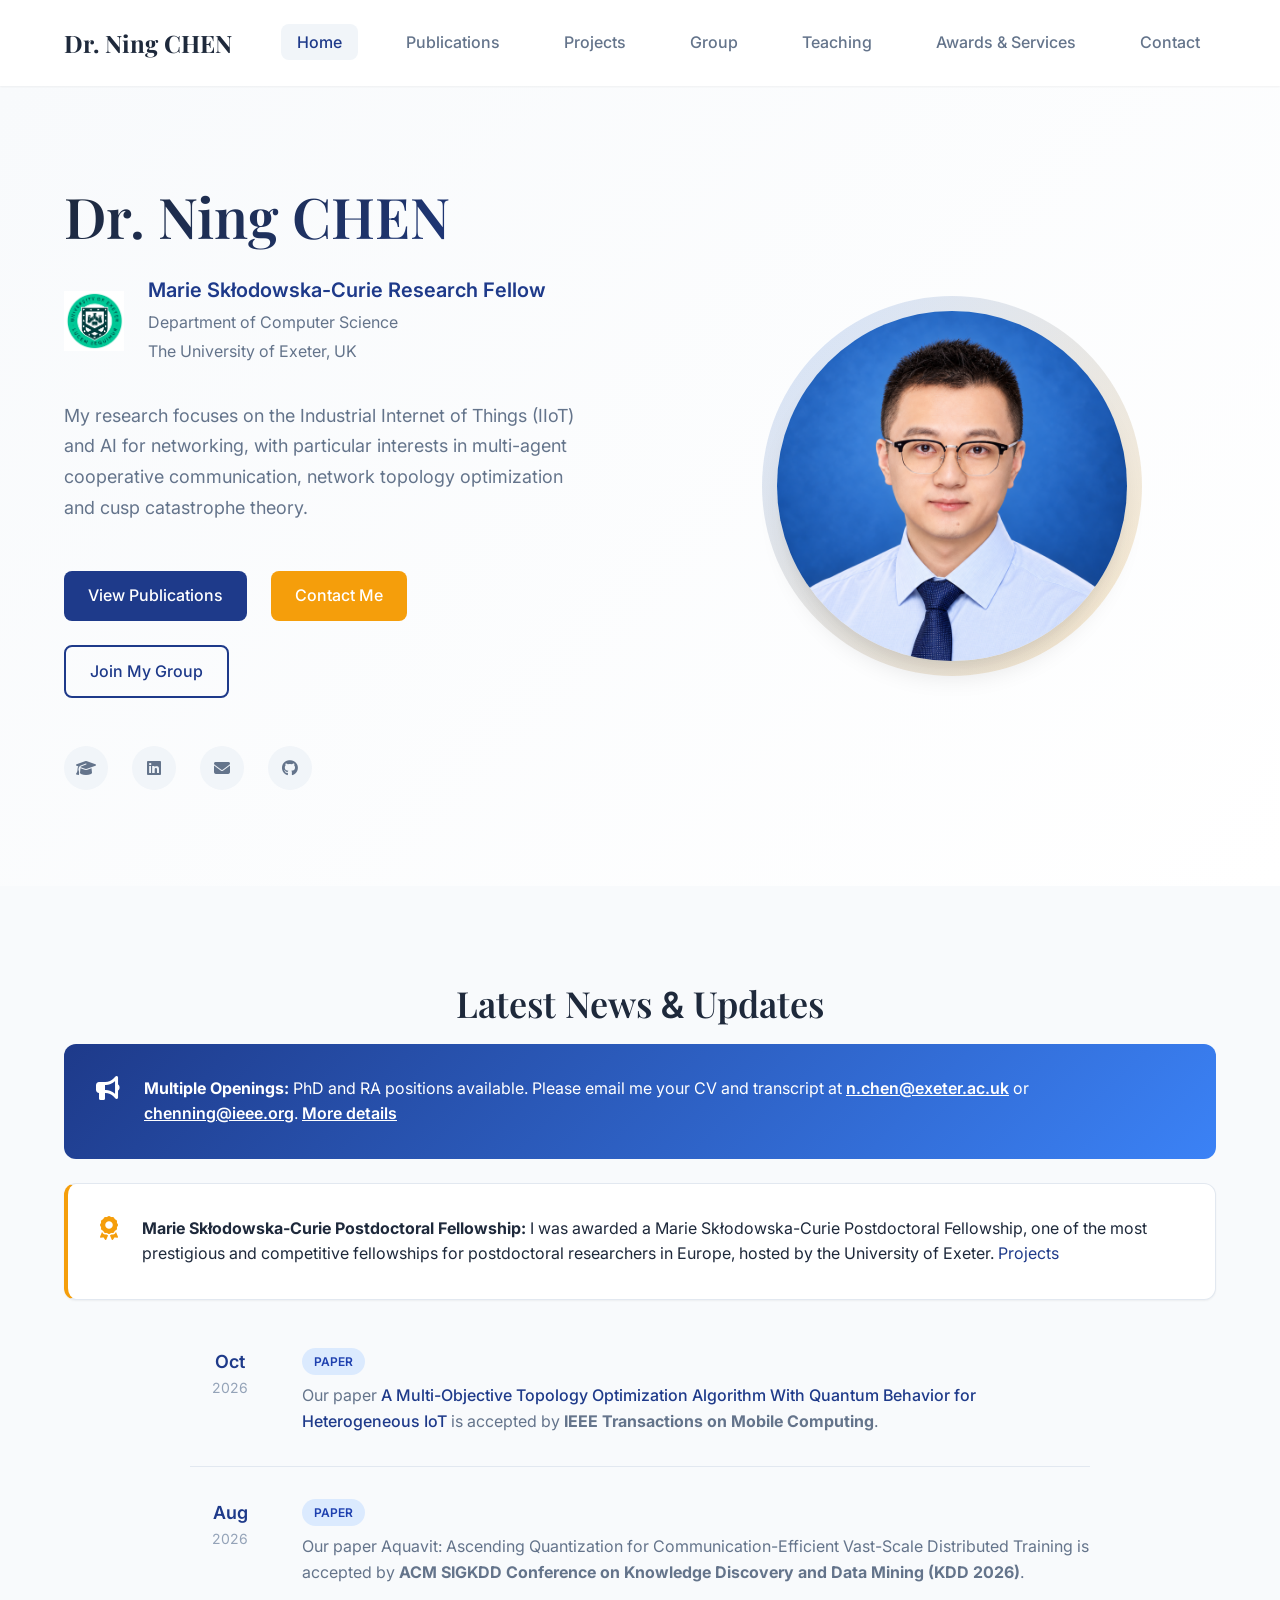
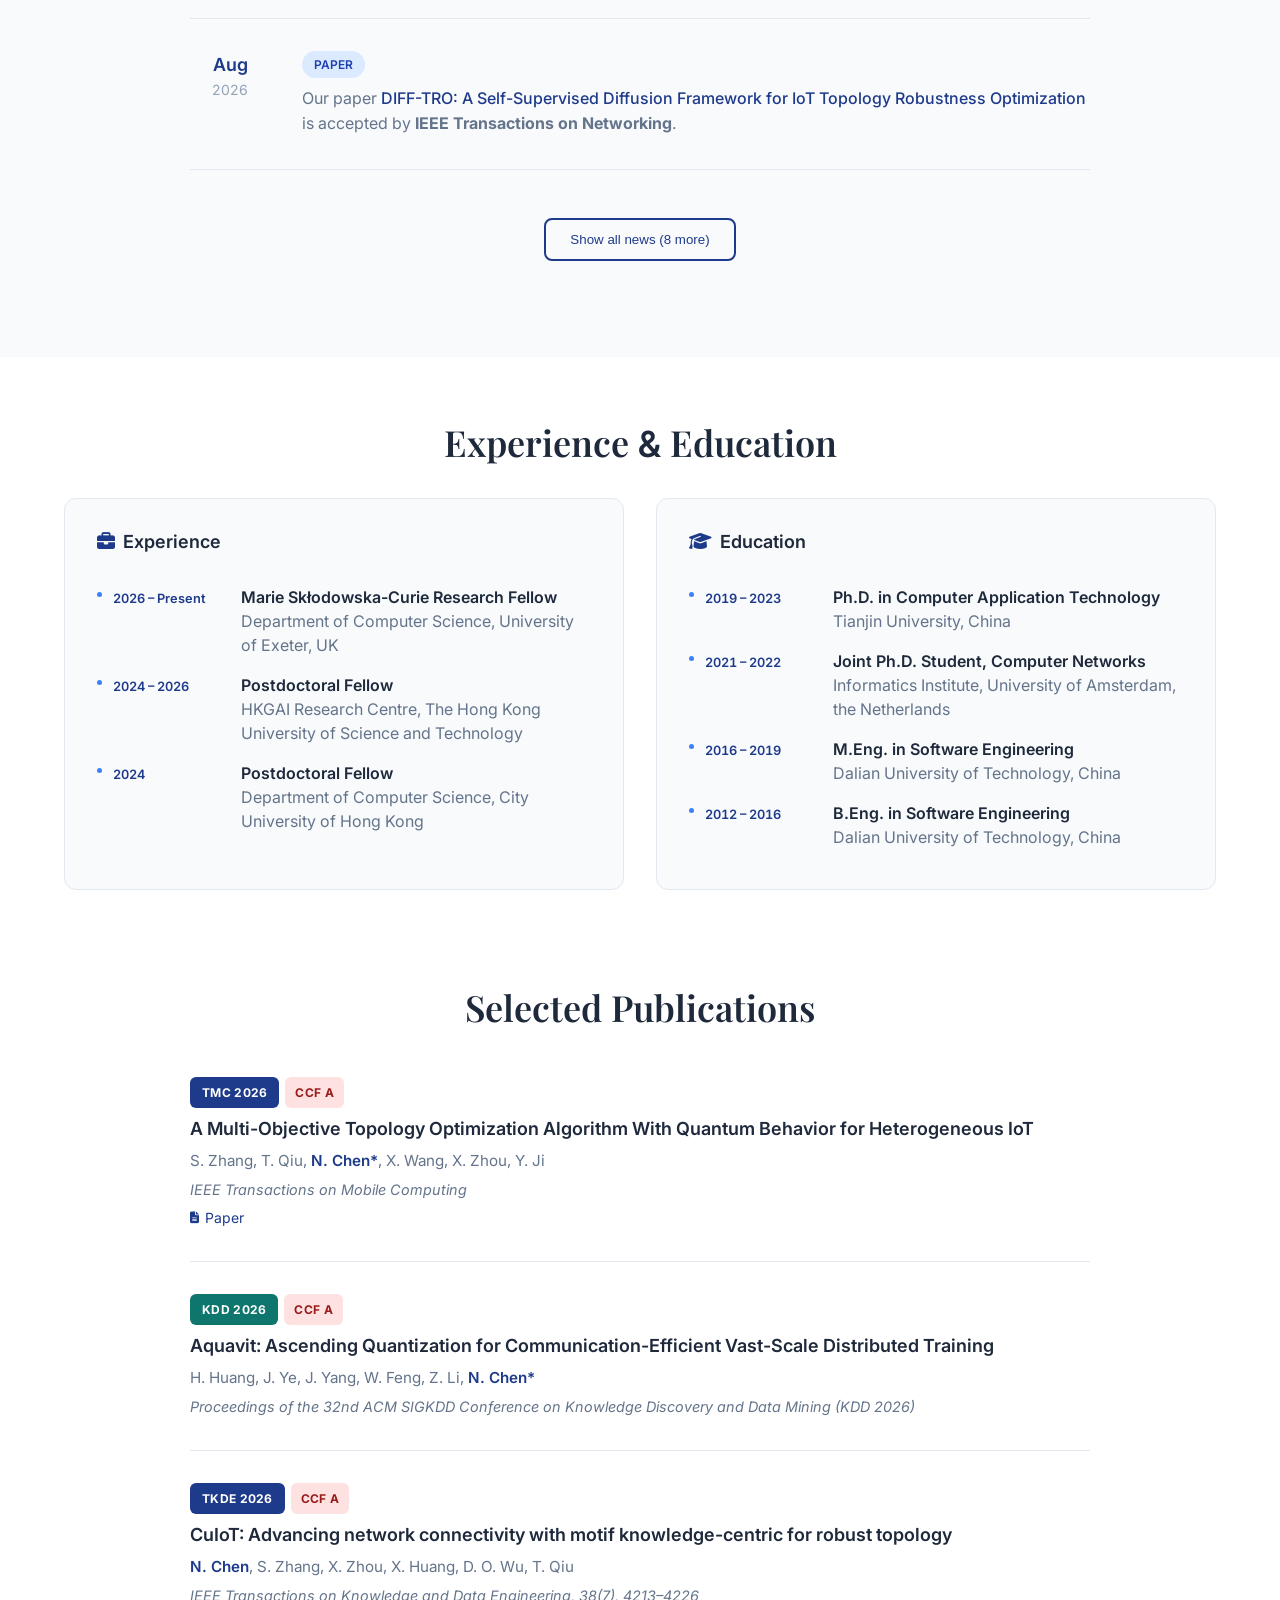
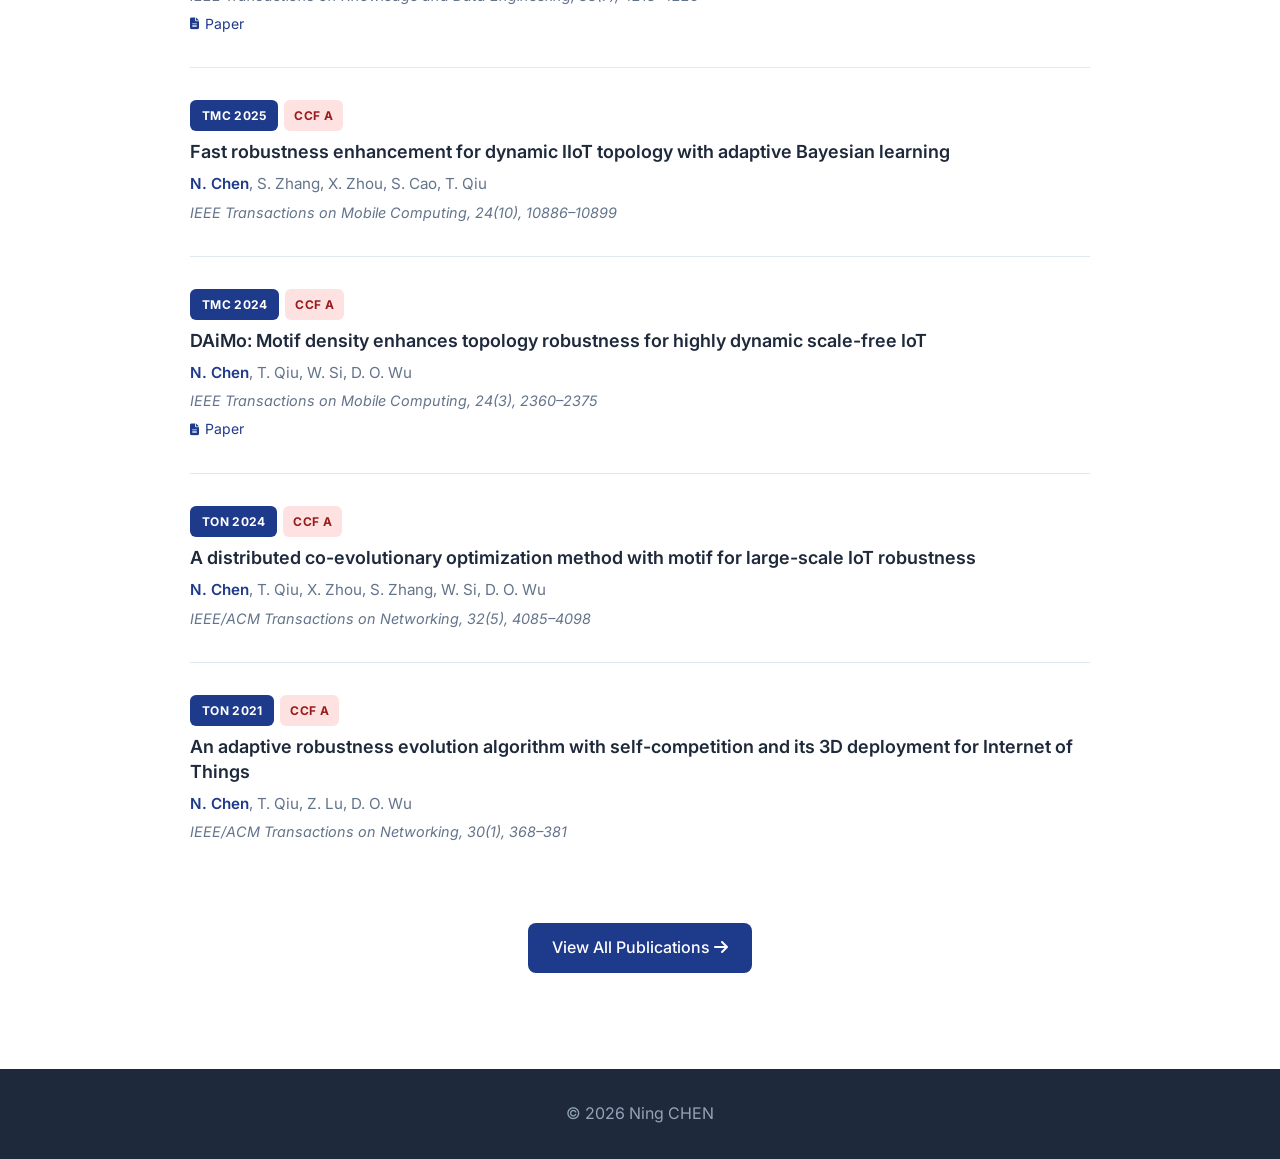
==== index.html @ 9f3a6c8d "Footer: copyright and visit count on one line; singular 'visit' for 1 Co-Authored-By: Claude Opus 5." ====
<!DOCTYPE html>
<html lang="en">
<head>
    <meta charset="UTF-8">
    <meta name="viewport" content="width=device-width, initial-scale=1.0">
    <meta name="description" content="Dr. Ning CHEN - Marie Skłodowska-Curie Research Fellow at The University of Exeter, specializing in Internet of Things, AI for Networking, Multi-agent Cooperative Communication, and Topology Optimization.">
    <meta name="keywords" content="Dr. Ning CHEN, IoT, AI for Networking, Multi-agent Cooperation, Topology Optimization">
    <meta name="author" content="Dr. Ning CHEN">

    <!-- Open Graph / Social Media (image must be an absolute URL) -->
    <meta property="og:type" content="website">
    <meta property="og:url" content="https://chenning93.github.io/">
    <meta property="og:title" content="Dr. Ning CHEN - Marie Skłodowska-Curie Research Fellow, University of Exeter, UK">
    <meta property="og:description" content="Research in Industrial IoT, AI for Networking, Multi-agent Cooperation, Network Topology Optimization, Cusp Catastrophe Theory">
    <meta property="og:image" content="https://chenning93.github.io/images/profile.png">

    <title>Dr. Ning CHEN - Marie Skłodowska-Curie Research Fellow</title>

    <!-- Google Fonts -->
    <link rel="preconnect" href="https://fonts.googleapis.com">
    <link rel="preconnect" href="https://fonts.gstatic.com" crossorigin>
    <link href="https://fonts.googleapis.com/css2?family=Inter:wght@300;400;500;600;700&family=Playfair+Display:wght@700&display=swap" rel="stylesheet">

    <!-- Font Awesome for icons -->
    <link rel="stylesheet" href="https://cdnjs.cloudflare.com/ajax/libs/font-awesome/6.4.0/css/all.min.css">

    <!-- Custom CSS -->
    <link rel="stylesheet" href="css/style.css">
</head>
<body>
    <!-- Navigation -->
    <nav class="navbar" id="navbar">
        <div class="container nav-container">
            <div class="nav-brand">
                <a href="index.html">Dr. Ning CHEN</a>
            </div>
            <button class="mobile-menu-btn" id="mobile-menu-btn" aria-label="Open menu">
                <span></span>
                <span></span>
                <span></span>
            </button>
            <ul class="nav-menu" id="nav-menu">
                <li><a href="index.html" class="active">Home</a></li>
                <li><a href="pages/publications.html">Publications</a></li>
                <li><a href="pages/projects.html">Projects</a></li>
                <li><a href="pages/group.html">Group</a></li>
                <li><a href="pages/teaching.html">Teaching</a></li>
                <li><a href="pages/service.html">Awards &amp; Services</a></li>
                <li><a href="pages/contact.html">Contact</a></li>
            </ul>
        </div>
    </nav>

    <!-- Hero Section -->
    <section class="hero" id="home">
        <div class="container hero-container">
            <div class="hero-content">
                <h1 class="hero-title">Dr. Ning CHEN</h1>
                <div class="hero-subtitle">
                    <img src="images/exeterlogo.png" alt="University of Exeter logo" class="institution-logo">
                    <div>
                        <p class="position">Marie Skłodowska-Curie Research Fellow</p>
                        <p class="department">Department of Computer Science</p>
                        <p class="institution">The University of Exeter, UK</p>
                    </div>
                </div>
                <!-- TODO: review this paragraph and adjust it to your own words -->
                <p class="hero-description">
                    My research focuses on the Industrial Internet of Things (IIoT) and AI for networking,
                    with particular interests in multi-agent cooperative communication,
                    network topology optimization and cusp catastrophe theory.
                </p>
                <div class="hero-buttons">
                    <a href="pages/publications.html" class="btn btn-primary">View Publications</a>
                    <a href="pages/contact.html" class="btn btn-secondary">Contact Me</a>
                    <a href="pages/group.html#openings" class="btn btn-outline">Join My Group</a>
                </div>
                <div class="social-links">
                    <a href="https://scholar.google.com/citations?user=QBz7NS0AAAAJ&amp;hl=en" target="_blank" rel="noopener" title="Google Scholar" aria-label="Google Scholar">
                        <i class="fas fa-graduation-cap"></i>
                    </a>
                    <a href="https://www.linkedin.com/in/nchen93/" target="_blank" rel="noopener" title="LinkedIn" aria-label="LinkedIn">
                        <i class="fab fa-linkedin"></i>
                    </a>
                    <a href="mailto:n.chen@exeter.ac.uk" title="Email" aria-label="Email">
                        <i class="fas fa-envelope"></i>
                    </a>
                    <a href="https://github.com/chenning93" target="_blank" rel="noopener" title="GitHub" aria-label="GitHub">
                        <i class="fab fa-github"></i>
                    </a>
                </div>
            </div>
            <div class="hero-image">
                <div class="profile-img-wrapper">
                    <img src="images/profile.png" alt="Ning CHEN" class="profile-img" width="350" height="350">
                    <div class="profile-bg-circle"></div>
                </div>
            </div>
        </div>
    </section>

    <!-- News & Updates Section -->
    <section class="news-section" id="news">
        <div class="container">
            <h2 class="section-title">Latest News <span class="amp">&amp;</span> Updates</h2>

            <!-- Recruitment Banner -->
            <div class="recruitment-banner" id="recruitment">
                <i class="fas fa-bullhorn"></i>
                <div>
                    <strong>Multiple Openings:</strong> PhD and RA positions available.
                    Please email me your CV and transcript at
                    <a href="mailto:n.chen@exeter.ac.uk">n.chen@exeter.ac.uk</a> or
                    <a href="mailto:chenning@ieee.org">chenning@ieee.org</a>.
                    <a href="pages/group.html#openings">More details</a>
                </div>
            </div>

            <!-- Pinned highlight -->
            <div class="highlight-banner">
                <i class="fas fa-award"></i>
                <div>
                    <strong>Marie Skłodowska-Curie Postdoctoral Fellowship:</strong>
                    I was awarded a Marie Skłodowska-Curie Postdoctoral Fellowship, one of the most prestigious and
                    competitive fellowships for postdoctoral researchers in Europe, hosted by the University of Exeter.
                    <a href="pages/projects.html">Projects</a>
                </div>
            </div>

            <div class="news-timeline">
                <!--
                  Add news items here, newest first. Copy this block for each item.
                  Paper news: CCF A only. Badge classes: papers | award | editorial | funding | students
                  Format: Our paper <a href="https://doi.org/...">Title</a> is accepted by <strong>Venue</strong>.
                  Only the newest 3 show by default: items after the 3rd need class="news-item news-extra".

                <div class="news-item" data-aos="fade-up">
                    <div class="news-date">
                        <span class="month">Nov</span>
                        <span class="year">2026</span>
                    </div>
                    <div class="news-content">
                        <span class="news-badge papers">Papers</span>
                        <p>One paper accepted to ...</p>
                    </div>
                </div>
                -->

                <div class="news-item" data-aos="fade-up">
                    <div class="news-date">
                        <span class="month">Oct</span>
                        <span class="year">2026</span>
                    </div>
                    <div class="news-content">
                        <span class="news-badge papers">Paper</span>
                        <p>Our paper <a href="https://doi.org/10.1109/tmc.2026.3740460" target="_blank" rel="noopener">A Multi-Objective Topology Optimization Algorithm With Quantum Behavior for Heterogeneous IoT</a> is accepted by <strong>IEEE Transactions on Mobile Computing</strong>.</p>
                    </div>
                </div>

                <div class="news-item" data-aos="fade-up">
                    <div class="news-date">
                        <span class="month">Aug</span>
                        <span class="year">2026</span>
                    </div>
                    <div class="news-content">
                        <span class="news-badge papers">Paper</span>
                        <p>Our paper Aquavit: Ascending Quantization for Communication-Efficient Vast-Scale Distributed Training is accepted by <strong>ACM SIGKDD Conference on Knowledge Discovery and Data Mining (KDD 2026)</strong>.</p>
                    </div>
                </div>

                <div class="news-item" data-aos="fade-up">
                    <div class="news-date">
                        <span class="month">Aug</span>
                        <span class="year">2026</span>
                    </div>
                    <div class="news-content">
                        <span class="news-badge papers">Paper</span>
                        <p>Our paper <a href="https://doi.org/10.1109/ton.2026.3728434" target="_blank" rel="noopener">DIFF-TRO: A Self-Supervised Diffusion Framework for IoT Topology Robustness Optimization</a> is accepted by <strong>IEEE Transactions on Networking</strong>.</p>
                    </div>
                </div>

                <div class="news-item news-extra" data-aos="fade-up">
                    <div class="news-date">
                        <span class="month">Jul</span>
                        <span class="year">2026</span>
                    </div>
                    <div class="news-content">
                        <span class="news-badge editorial">Editorial</span>
                        <p>I am serving as Guest Editor of the <strong>IEEE Network</strong> special issue <a href="https://www.comsoc.org/publications/magazines/ieee-network/cfp/quantum-ai-synergies-empowering-iot-network-resilience" target="_blank" rel="noopener">Quantum-AI Synergies Empowering IoT Network Resilience</a> (submission deadline: 31 July 2026).</p>
                    </div>
                </div>

                <div class="news-item news-extra" data-aos="fade-up">
                    <div class="news-date">
                        <span class="month">May</span>
                        <span class="year">2026</span>
                    </div>
                    <div class="news-content">
                        <span class="news-badge papers">Paper</span>
                        <p>Our paper <a href="https://doi.org/10.1109/tmc.2026.3691357" target="_blank" rel="noopener">RoVi: Robust Vital Sign Reconstruction With Generative AI Under Irregular Body Motions</a> is accepted by <strong>IEEE Transactions on Mobile Computing</strong>.</p>
                    </div>
                </div>

                <div class="news-item news-extra" data-aos="fade-up">
                    <div class="news-date">
                        <span class="month">Apr</span>
                        <span class="year">2026</span>
                    </div>
                    <div class="news-content">
                        <span class="news-badge editorial">Editorial</span>
                        <p>I am serving as Guest Editor of the <strong>Sensors</strong> special issue <a href="https://www.mdpi.com/journal/sensors/special_issues/zsner74u8a" target="_blank" rel="noopener">AI-Empowered Internet of Things</a> (submission deadline: 1 April 2026).</p>
                    </div>
                </div>

                <div class="news-item news-extra" data-aos="fade-up">
                    <div class="news-date">
                        <span class="month">Mar</span>
                        <span class="year">2026</span>
                    </div>
                    <div class="news-content">
                        <span class="news-badge papers">Paper</span>
                        <p>Our paper <a href="https://doi.org/10.1109/tkde.2026.3677426" target="_blank" rel="noopener">CuIoT: Advancing Network Connectivity with Motif Knowledge-Centric for Robust Topology</a> is accepted by <strong>IEEE Transactions on Knowledge and Data Engineering</strong>.</p>
                    </div>
                </div>

                <div class="news-item news-extra" data-aos="fade-up">
                    <div class="news-date">
                        <span class="month">Jan</span>
                        <span class="year">2026</span>
                    </div>
                    <div class="news-content">
                        <span class="news-badge papers">Paper</span>
                        <p>Our paper <a href="https://doi.org/10.1109/tmm.2026.3654420" target="_blank" rel="noopener">COP: CrOss-View Attention Prompt for Zero-Shot Sketch-Based Image Retrieval</a> is accepted by <strong>IEEE Transactions on Multimedia</strong>.</p>
                    </div>
                </div>

                <div class="news-item news-extra" data-aos="fade-up">
                    <div class="news-date">
                        <span class="month">Jun</span>
                        <span class="year">2025</span>
                    </div>
                    <div class="news-content">
                        <span class="news-badge award">Award</span>
                        <p>Our paper Joint Hierarchical Feature Fusion and Progressive Learning for Topology Robustness Prediction received the <strong>Best Student Paper Award</strong> at the <strong>International Conference on Wireless Artificial Intelligent Computing Systems and Applications (WASA 2025)</strong>.</p>
                    </div>
                </div>

                <div class="news-item news-extra" data-aos="fade-up">
                    <div class="news-date">
                        <span class="month">May</span>
                        <span class="year">2025</span>
                    </div>
                    <div class="news-content">
                        <span class="news-badge papers">Paper</span>
                        <p>Our paper Fast Robustness Enhancement for Dynamic IIoT Topology with Adaptive Bayesian Learning is accepted by <strong>IEEE Transactions on Mobile Computing</strong>.</p>
                    </div>
                </div>

                <div class="news-item news-extra" data-aos="fade-up">
                    <div class="news-date">
                        <span class="month">May</span>
                        <span class="year">2024</span>
                    </div>
                    <div class="news-content">
                        <span class="news-badge papers">Paper</span>
                        <p>Our paper <a href="https://doi.org/10.1109/TMC.2024.3492002" target="_blank" rel="noopener">DAiMo: Motif Density Enhances Topology Robustness for Highly Dynamic Scale-free IoT</a> is accepted by <strong>IEEE Transactions on Mobile Computing</strong>.</p>
                    </div>
                </div>
            </div>

            <div class="news-more">
                <button class="btn btn-outline" id="toggle-news" type="button" aria-expanded="false">Show all news</button>
            </div>
        </div>
    </section>

    <!-- Experience & Education Section -->
    <section class="background-section" id="background">
        <div class="container">
            <h2 class="section-title">Experience <span class="amp">&amp;</span> Education</h2>
            <div class="service-grid">
                <div class="service-card">
                    <h3><i class="fas fa-briefcase"></i> Experience</h3>
                    <ul class="award-list cv-list">
                        <li><span class="award-year">2026 – Present</span><span><strong>Marie Skłodowska-Curie Research Fellow</strong><br>Department of Computer Science, University of Exeter, UK</span></li>
                        <li><span class="award-year">2024 – 2026</span><span><strong>Postdoctoral Fellow</strong><br>HKGAI Research Centre, The Hong Kong University of Science and Technology</span></li>
                        <li><span class="award-year">2024</span><span><strong>Postdoctoral Fellow</strong><br>Department of Computer Science, City University of Hong Kong</span></li>
                    </ul>
                </div>

                <div class="service-card">
                    <h3><i class="fas fa-graduation-cap"></i> Education</h3>
                    <ul class="award-list cv-list">
                        <li><span class="award-year">2019 – 2023</span><span><strong>Ph.D. in Computer Application Technology</strong><br>Tianjin University, China</span></li>
                        <li><span class="award-year">2021 – 2022</span><span><strong>Joint Ph.D. Student, Computer Networks</strong><br>Informatics Institute, University of Amsterdam, the Netherlands</span></li>
                        <li><span class="award-year">2016 – 2019</span><span><strong>M.Eng. in Software Engineering</strong><br>Dalian University of Technology, China</span></li>
                        <li><span class="award-year">2012 – 2016</span><span><strong>B.Eng. in Software Engineering</strong><br>Dalian University of Technology, China</span></li>
                    </ul>
                </div>
            </div>
        </div>
    </section>

    <!-- Selected Publications Section -->
    <section class="selected-publications" id="publications">
        <div class="container">
            <h2 class="section-title">Selected Publications</h2>
            <!-- <p class="section-subtitle">CCF A papers as first or corresponding (*) author</p> -->

            <div class="publications-list-simple">
                <!--
                  Selected papers: CCF A, first or corresponding author. Copy this block to add one.
                  Badge colour classes: journal (navy) | conf (teal) | book (purple)

                <div class="pub-item-simple">
                    <div class="pub-venue-inline"><span class="venue-badge journal">TMC 2026</span></div>
                    <div class="pub-title-simple">Paper title</div>
                    <div class="pub-authors-simple"><strong>N. Chen</strong>, B. Author, C. Author</div>
                    <div class="pub-venue-simple">IEEE Transactions on Mobile Computing</div>
                </div>
                -->
                <div class="pub-item-simple">
                    <div class="pub-venue-inline"><span class="venue-badge journal">TMC 2026</span> <span class="rank-badge ccf-a">CCF A</span></div>
                    <div class="pub-title-simple">A Multi-Objective Topology Optimization Algorithm With Quantum Behavior for Heterogeneous IoT</div>
                    <div class="pub-authors-simple">S. Zhang, T. Qiu, <strong>N. Chen*</strong>, X. Wang, X. Zhou, Y. Ji</div>
                    <div class="pub-venue-simple">IEEE Transactions on Mobile Computing</div>
                    <div class="pub-links-simple"><a href="https://doi.org/10.1109/tmc.2026.3740460" class="pub-link-inline" target="_blank" rel="noopener"><i class="fas fa-file-alt"></i> Paper</a></div>
                </div>

                <div class="pub-item-simple">
                    <div class="pub-venue-inline"><span class="venue-badge conf">KDD 2026</span> <span class="rank-badge ccf-a">CCF A</span></div>
                    <div class="pub-title-simple">Aquavit: Ascending Quantization for Communication-Efficient Vast-Scale Distributed Training</div>
                    <div class="pub-authors-simple">H. Huang, J. Ye, J. Yang, W. Feng, Z. Li, <strong>N. Chen*</strong></div>
                    <div class="pub-venue-simple">Proceedings of the 32nd ACM SIGKDD Conference on Knowledge Discovery and Data Mining (KDD 2026)</div>
                </div>

                <div class="pub-item-simple">
                    <div class="pub-venue-inline"><span class="venue-badge journal">TKDE 2026</span> <span class="rank-badge ccf-a">CCF A</span></div>
                    <div class="pub-title-simple">CuIoT: Advancing network connectivity with motif knowledge-centric for robust topology</div>
                    <div class="pub-authors-simple"><strong>N. Chen</strong>, S. Zhang, X. Zhou, X. Huang, D. O. Wu, T. Qiu</div>
                    <div class="pub-venue-simple">IEEE Transactions on Knowledge and Data Engineering, 38(7), 4213–4226</div>
                    <div class="pub-links-simple"><a href="https://doi.org/10.1109/tkde.2026.3677426" class="pub-link-inline" target="_blank" rel="noopener"><i class="fas fa-file-alt"></i> Paper</a></div>
                </div>

                <div class="pub-item-simple">
                    <div class="pub-venue-inline"><span class="venue-badge journal">TMC 2025</span> <span class="rank-badge ccf-a">CCF A</span></div>
                    <div class="pub-title-simple">Fast robustness enhancement for dynamic IIoT topology with adaptive Bayesian learning</div>
                    <div class="pub-authors-simple"><strong>N. Chen</strong>, S. Zhang, X. Zhou, S. Cao, T. Qiu</div>
                    <div class="pub-venue-simple">IEEE Transactions on Mobile Computing, 24(10), 10886–10899</div>
                </div>

                <div class="pub-item-simple">
                    <div class="pub-venue-inline"><span class="venue-badge journal">TMC 2024</span> <span class="rank-badge ccf-a">CCF A</span></div>
                    <div class="pub-title-simple">DAiMo: Motif density enhances topology robustness for highly dynamic scale-free IoT</div>
                    <div class="pub-authors-simple"><strong>N. Chen</strong>, T. Qiu, W. Si, D. O. Wu</div>
                    <div class="pub-venue-simple">IEEE Transactions on Mobile Computing, 24(3), 2360–2375</div>
                    <div class="pub-links-simple"><a href="https://doi.org/10.1109/TMC.2024.3492002" class="pub-link-inline" target="_blank" rel="noopener"><i class="fas fa-file-alt"></i> Paper</a></div>
                </div>

                <div class="pub-item-simple">
                    <div class="pub-venue-inline"><span class="venue-badge journal">ToN 2024</span> <span class="rank-badge ccf-a">CCF A</span></div>
                    <div class="pub-title-simple">A distributed co-evolutionary optimization method with motif for large-scale IoT robustness</div>
                    <div class="pub-authors-simple"><strong>N. Chen</strong>, T. Qiu, X. Zhou, S. Zhang, W. Si, D. O. Wu</div>
                    <div class="pub-venue-simple">IEEE/ACM Transactions on Networking, 32(5), 4085–4098</div>
                </div>

                <div class="pub-item-simple">
                    <div class="pub-venue-inline"><span class="venue-badge journal">ToN 2021</span> <span class="rank-badge ccf-a">CCF A</span></div>
                    <div class="pub-title-simple">An adaptive robustness evolution algorithm with self-competition and its 3D deployment for Internet of Things</div>
                    <div class="pub-authors-simple"><strong>N. Chen</strong>, T. Qiu, Z. Lu, D. O. Wu</div>
                    <div class="pub-venue-simple">IEEE/ACM Transactions on Networking, 30(1), 368–381</div>
                </div>
            </div>

            <div class="view-all-link">
                <a href="pages/publications.html" class="btn btn-primary">View All Publications <i class="fas fa-arrow-right"></i></a>
            </div>
        </div>
    </section>

    <!-- Footer -->
    <footer class="footer">
        <div class="container">
            <div class="footer-bottom">
                <p>&copy; 2026 Ning CHEN<span class="visit-count" id="visit-count" hidden><span class="visit-sep">·</span><i class="fas fa-eye"></i> <span id="visit-count-value"></span> <span id="visit-count-label">visits</span></span></p>
            </div>
        </div>
    </footer>

    <!-- JavaScript -->
    <script src="js/main.js"></script>

    <!-- Simple scroll animation -->
    <script>
        const observer = new IntersectionObserver((entries) => {
            entries.forEach(entry => {
                if (entry.isIntersecting) {
                    entry.target.style.opacity = '1';
                    entry.target.style.transform = 'translateY(0)';
                }
            });
        }, { threshold: 0.1, rootMargin: '0px 0px -50px 0px' });

        document.addEventListener('DOMContentLoaded', () => {
            document.querySelectorAll('[data-aos]').forEach(el => {
                el.style.opacity = '0';
                el.style.transform = 'translateY(30px)';
                el.style.transition = 'opacity 0.6s ease, transform 0.6s ease';
                observer.observe(el);
            });
        });
    </script>

    <!-- Visit counter (GoatCounter, no cookies). Site code: chenning93 -->
    <script>
        (function () {
            fetch('https://chenning93.goatcounter.com/counter/TOTAL.json')
                .then(function (r) { if (!r.ok) throw new Error(r.status); return r.json(); })
                .then(function (d) {
                    document.getElementById('visit-count-value').textContent = d.count;
                    if (String(d.count).replace(/\D/g, '') === '1') {
                        document.getElementById('visit-count-label').textContent = 'visit';
                    }
                    document.getElementById('visit-count').hidden = false;
                })
                .catch(function () { /* counter unavailable: keep it hidden */ });
        })();
    </script>
    <script data-goatcounter="https://chenning93.goatcounter.com/count" async src="https://gc.zgo.at/count.js"></script>
</body>
</html>
---- css/style.css ----
/* ============================================
   CSS Variables & Design System
   ============================================ */
:root {
    /* Colors */
    --primary-color: #1e3a8a;
    --primary-dark: #1e293b;
    --primary-light: #3b82f6;
    --accent-color: #f59e0b;
    --text-primary: #1e293b;
    --text-secondary: #64748b;
    --text-light: #94a3b8;
    --bg-primary: #ffffff;
    --bg-secondary: #f8fafc;
    --bg-tertiary: #f1f5f9;
    --border-color: #e2e8f0;

    /* Conference Colors */
    --neurips-color: #d73e3e;
    --icml-color: #1e88e5;
    --iclr-color: #7b1fa2;
    --cvpr-color: #43a047;
    --acl-color: #00897b;
    --journal-color: #ffa000;
    --preprint-color: #757575;

    /* Typography */
    --font-primary: 'Inter', -apple-system, BlinkMacSystemFont, 'Segoe UI', sans-serif;
    --font-display: 'Playfair Display', Georgia, serif;

    /* Spacing */
    --spacing-xs: 0.5rem;
    --spacing-sm: 1rem;
    --spacing-md: 1.5rem;
    --spacing-lg: 2rem;
    --spacing-xl: 3rem;
    --spacing-2xl: 4rem;
    --spacing-3xl: 6rem;

    /* Border Radius */
    --radius-sm: 0.375rem;
    --radius-md: 0.5rem;
    --radius-lg: 0.75rem;
    --radius-xl: 1rem;
    --radius-full: 9999px;

    /* Shadows */
    --shadow-sm: 0 1px 2px 0 rgba(0, 0, 0, 0.05);
    --shadow-md: 0 4px 6px -1px rgba(0, 0, 0, 0.1), 0 2px 4px -1px rgba(0, 0, 0, 0.06);
    --shadow-lg: 0 10px 15px -3px rgba(0, 0, 0, 0.1), 0 4px 6px -2px rgba(0, 0, 0, 0.05);
    --shadow-xl: 0 20px 25px -5px rgba(0, 0, 0, 0.1), 0 10px 10px -5px rgba(0, 0, 0, 0.04);

    /* Transitions */
    --transition-fast: 150ms ease;
    --transition-base: 200ms ease;
    --transition-slow: 300ms ease;
}

/* ============================================
   Reset & Base Styles
   ============================================ */
* {
    margin: 0;
    padding: 0;
    box-sizing: border-box;
}

html {
    scroll-behavior: smooth;
}

/* keep anchor targets clear of the sticky navbar */
[id] {
    scroll-margin-top: 96px;
}

body {
    font-family: var(--font-primary);
    color: var(--text-primary);
    background-color: var(--bg-primary);
    line-height: 1.6;
    -webkit-font-smoothing: antialiased;
    -moz-osx-font-smoothing: grayscale;
}

img {
    max-width: 100%;
    height: auto;
    display: block;
}

a {
    color: var(--primary-color);
    text-decoration: none;
    transition: color var(--transition-base);
}

a:hover {
    color: var(--primary-light);
}

/* ============================================
   Typography
   ============================================ */
h1, h2, h3, h4, h5, h6 {
    font-weight: 600;
    line-height: 1.2;
    color: var(--text-primary);
}

h1 {
    font-size: 3rem;
    font-family: var(--font-display);
}

h2 {
    font-size: 2.25rem;
}

h3 {
    font-size: 1.5rem;
}

h4 {
    font-size: 1.25rem;
}

p {
    margin-bottom: 1rem;
    color: var(--text-secondary);
}

/* ============================================
   Container & Layout
   ============================================ */
.container {
    max-width: 1200px;
    margin: 0 auto;
    padding: 0 var(--spacing-md);
}

section {
    padding: var(--spacing-3xl) 0;
}

.section-title {
    text-align: center;
    margin-bottom: var(--spacing-sm);
    font-family: var(--font-display);
}

.section-subtitle {
    text-align: center;
    color: var(--text-secondary);
    margin-bottom: var(--spacing-xl);
    font-size: 1.125rem;
}

/* ============================================
   Navigation
   ============================================ */
.navbar {
    position: sticky;
    top: 0;
    background-color: rgba(255, 255, 255, 0.95);
    backdrop-filter: blur(10px);
    box-shadow: var(--shadow-sm);
    z-index: 1000;
    transition: all var(--transition-base);
}

.navbar.scrolled {
    box-shadow: var(--shadow-md);
}

.nav-container {
    display: flex;
    justify-content: space-between;
    align-items: center;
    padding: var(--spacing-md) var(--spacing-md);
}

.nav-brand a {
    white-space: nowrap;
    font-size: 1.5rem;
    font-weight: 700;
    font-family: var(--font-display);
    color: var(--primary-dark);
}

.nav-menu {
    display: flex;
    gap: var(--spacing-lg);
    list-style: none;
}

.nav-menu a {
    color: var(--text-secondary);
    font-weight: 500;
    padding: var(--spacing-xs) var(--spacing-sm);
    border-radius: var(--radius-md);
    transition: all var(--transition-base);
}

.nav-menu a:hover,
.nav-menu a.active {
    color: var(--primary-color);
    background-color: var(--bg-tertiary);
}

.mobile-menu-btn {
    display: none;
    flex-direction: column;
    gap: 4px;
    background: none;
    border: none;
    cursor: pointer;
    padding: var(--spacing-xs);
}

.mobile-menu-btn span {
    width: 24px;
    height: 2px;
    background-color: var(--text-primary);
    transition: all var(--transition-base);
}

/* ============================================
   Hero Section
   ============================================ */
.hero {
    padding: var(--spacing-3xl) 0;
    background: linear-gradient(135deg, var(--bg-secondary) 0%, var(--bg-primary) 100%);
}

.hero-container {
    display: grid;
    grid-template-columns: 1fr 1fr;
    gap: var(--spacing-3xl);
    align-items: center;
}

.hero-title {
    font-size: 3.5rem;
    margin-bottom: var(--spacing-md);
    background: linear-gradient(135deg, var(--primary-dark) 0%, var(--primary-color) 100%);
    -webkit-background-clip: text;
    -webkit-text-fill-color: transparent;
    background-clip: text;
}

.hero-subtitle {
    display: flex;
    align-items: center;
    gap: var(--spacing-md);
    margin-bottom: var(--spacing-lg);
}

.institution-logo {
    width: 60px;
    height: auto;
}

.position {
    font-size: 1.25rem;
    font-weight: 600;
    color: var(--primary-color);
    margin-bottom: 0.25rem;
}

.department,
.institution {
    color: var(--text-secondary);
    margin-bottom: 0.25rem;
}

.hero-description {
    font-size: 1.125rem;
    line-height: 1.7;
    margin-bottom: var(--spacing-xl);
    color: var(--text-secondary);
}

.hero-buttons {
    display: flex;
    gap: var(--spacing-md);
    margin-bottom: var(--spacing-xl);
    flex-wrap: wrap;
}

.social-links {
    display: flex;
    gap: var(--spacing-md);
}

.social-links a {
    width: 44px;
    height: 44px;
    display: flex;
    align-items: center;
    justify-content: center;
    background-color: var(--bg-tertiary);
    border-radius: var(--radius-full);
    color: var(--text-secondary);
    transition: all var(--transition-base);
}

.social-links a:hover {
    background-color: var(--primary-color);
    color: white;
    transform: translateY(-2px);
}

.hero-image {
    display: flex;
    justify-content: center;
    align-items: center;
}

.profile-img-wrapper {
    position: relative;
}

.profile-img {
    width: 350px;
    height: 350px;
    border-radius: var(--radius-full);
    object-fit: cover;          /* fill the circle, no side gaps */
    object-position: center top;
    box-shadow: var(--shadow-xl);
    position: relative;
    z-index: 2;
}

.profile-bg-circle {
    position: absolute;
    width: 380px;
    height: 380px;
    background: linear-gradient(135deg, var(--primary-light) 0%, var(--accent-color) 100%);
    border-radius: var(--radius-full);
    top: 50%;
    left: 50%;
    transform: translate(-50%, -50%);
    z-index: 1;
    opacity: 0.2;
    animation: pulse 3s ease-in-out infinite;
}

@keyframes pulse {
    0%, 100% {
        transform: translate(-50%, -50%) scale(1);
    }
    50% {
        transform: translate(-50%, -50%) scale(1.05);
    }
}

/* ============================================
   Buttons
   ============================================ */
.btn {
    display: inline-block;
    padding: 0.75rem 1.5rem;
    border-radius: var(--radius-md);
    font-weight: 500;
    transition: all var(--transition-base);
    cursor: pointer;
    border: none;
    text-align: center;
}

.btn-primary {
    background-color: var(--primary-color);
    color: white;
}

.btn-primary:hover {
    background-color: var(--primary-dark);
    color: white;
    transform: translateY(-2px);
    box-shadow: var(--shadow-lg);
}

.btn-secondary {
    background-color: var(--accent-color);
    color: white;
}

.btn-secondary:hover {
    background-color: #d97706;
    color: white;
    transform: translateY(-2px);
    box-shadow: var(--shadow-lg);
}

.btn-outline {
    background-color: transparent;
    border: 2px solid var(--primary-color);
    color: var(--primary-color);
}

.btn-outline:hover {
    background-color: var(--primary-color);
    color: white;
}

.btn-small {
    padding: 0.5rem 1rem;
    font-size: 0.875rem;
}

/* ============================================
   Research Interests Section
   ============================================ */
.research-interests {
    background-color: var(--bg-primary);
}

.interests-grid {
    display: grid;
    grid-template-columns: repeat(auto-fit, minmax(250px, 1fr));
    gap: var(--spacing-lg);
}

.interest-card {
    padding: var(--spacing-xl);
    background-color: var(--bg-secondary);
    border-radius: var(--radius-lg);
    border: 1px solid var(--border-color);
    transition: all var(--transition-base);
    text-align: center;
}

.interest-card:hover {
    transform: translateY(-5px);
    box-shadow: var(--shadow-lg);
    border-color: var(--primary-light);
}

.interest-icon {
    width: 64px;
    height: 64px;
    margin: 0 auto var(--spacing-md);
    background: linear-gradient(135deg, var(--primary-color) 0%, var(--primary-light) 100%);
    border-radius: var(--radius-lg);
    display: flex;
    align-items: center;
    justify-content: center;
    color: white;
    font-size: 1.75rem;
}

.interest-card h3 {
    margin-bottom: var(--spacing-sm);
    color: var(--primary-dark);
}

.interest-card p {
    color: var(--text-secondary);
    font-size: 0.95rem;
    margin: 0;
}

/* ============================================
   News Section
   ============================================ */
.news-section {
    background-color: var(--bg-secondary);
}

.recruitment-banner {
    background: linear-gradient(135deg, var(--primary-color) 0%, var(--primary-light) 100%);
    color: white;
    padding: var(--spacing-lg);
    border-radius: var(--radius-lg);
    margin-bottom: var(--spacing-xl);
    display: flex;
    gap: var(--spacing-md);
    align-items: flex-start;
}

.recruitment-banner i {
    font-size: 1.5rem;
    flex-shrink: 0;
}

.recruitment-banner a {
    color: white;
    text-decoration: underline;
}

.highlight-banner {
    background-color: var(--bg-primary);
    border: 1px solid var(--border-color);
    border-left: 4px solid var(--accent-color);
    border-radius: var(--radius-lg);
    padding: var(--spacing-lg);
    margin: calc(-1 * var(--spacing-md)) 0 var(--spacing-xl);
    display: flex;
    gap: var(--spacing-md);
    align-items: flex-start;
    box-shadow: var(--shadow-sm);
}

.highlight-banner i {
    font-size: 1.5rem;
    color: var(--accent-color);
    flex-shrink: 0;
}

.highlight-banner strong {
    color: var(--primary-dark);
}

.news-timeline:not(.expanded) .news-extra {
    display: none;
}

.news-timeline {
    max-width: 900px;
    margin: 0 auto;
}

.news-item {
    display: flex;
    gap: var(--spacing-lg);
    margin-bottom: var(--spacing-lg);
    padding-bottom: var(--spacing-lg);
    border-bottom: 1px solid var(--border-color);
}

.news-item:last-child {
    border-bottom: none;
}

.news-date {
    flex-shrink: 0;
    text-align: center;
    width: 80px;
}

.news-date .month {
    display: block;
    font-weight: 600;
    color: var(--primary-color);
    font-size: 1.125rem;
}

.news-date .year {
    display: block;
    color: var(--text-light);
    font-size: 0.875rem;
}

.news-content {
    flex-grow: 1;
}

.news-badge {
    display: inline-block;
    padding: 0.25rem 0.75rem;
    border-radius: var(--radius-full);
    font-size: 0.75rem;
    font-weight: 600;
    margin-bottom: var(--spacing-xs);
    text-transform: uppercase;
}

.news-badge.papers {
    background-color: #dbeafe;
    color: #1e40af;
}

.news-badge.students {
    background-color: #f3e8ff;
    color: #6b21a8;
}

.news-badge.editorial {
    background-color: #ede9fe;
    color: #5b21b6;
}

.service-card li a {
    font-weight: 500;
}

.news-badge.funding {
    background-color: #dcfce7;
    color: #166534;
}

.section-title .amp {
    font-family: var(--font-primary);
    font-weight: 600;
}

.news-content p {
    margin-bottom: 0;
}

.news-content a {
    font-weight: 500;
}

.news-badge.award {
    background-color: #fef3c7;
    color: #92400e;
}

.news-more {
    text-align: center;
    margin-top: var(--spacing-xl);
}

/* ============================================
   Publications Section
   ============================================ */
.selected-publications {
    background-color: var(--bg-primary);
}

.publications-grid {
    display: grid;
    grid-template-columns: repeat(auto-fill, minmax(350px, 1fr));
    gap: var(--spacing-lg);
    margin-bottom: var(--spacing-xl);
}

.publication-card {
    background-color: var(--bg-secondary);
    border: 1px solid var(--border-color);
    border-radius: var(--radius-lg);
    padding: var(--spacing-lg);
    transition: all var(--transition-base);
}

.publication-card:hover {
    box-shadow: var(--shadow-lg);
    transform: translateY(-3px);
}

.pub-header {
    display: flex;
    gap: var(--spacing-sm);
    align-items: center;
    margin-bottom: var(--spacing-md);
    flex-wrap: wrap;
}

.venue-badge {
    padding: 0.375rem 0.75rem;
    border-radius: var(--radius-sm);
    font-size: 0.75rem;
    font-weight: 700;
    color: white;
    background-color: var(--primary-color); /* default for venues without a colour class */
    text-transform: uppercase;
    letter-spacing: 0.025em;
}

.venue-badge.journal {
    background-color: var(--primary-color);
}

.venue-badge.conf {
    background-color: #0f766e;
}

.venue-badge.book {
    background-color: #6d28d9;
}

.pub-authors-simple {
    margin-bottom: 0.25rem;
}

.pub-venue-simple {
    color: var(--text-secondary);
    font-size: 0.9rem;
    font-style: italic;
}

.venue-badge.neurips {
    background-color: var(--neurips-color);
}

.venue-badge.icml {
    background-color: var(--icml-color);
}

.venue-badge.iclr {
    background-color: var(--iclr-color);
}

.venue-badge.cvpr {
    background-color: var(--cvpr-color);
}

.venue-badge.acl {
    background-color: var(--acl-color);
}

.rank-badge,
.esi-badge {
    display: inline-block;
    padding: 0.375rem 0.625rem;
    border-radius: var(--radius-sm);
    font-size: 0.75rem;
    font-weight: 700;
    letter-spacing: 0.025em;
}

.rank-badge.ccf-a { background-color: #fee2e2; color: #991b1b; }
.rank-badge.ccf-b { background-color: #ffedd5; color: #9a3412; }
.rank-badge.ccf-c { background-color: #e0f2fe; color: #075985; }
.rank-badge.sci   { background-color: #dcfce7; color: #166534; }
.rank-badge.ei    { background-color: var(--bg-tertiary); color: var(--text-secondary); }
.esi-badge        { background-color: #fce7f3; color: #9d174d; }

.pub-venue-inline {
    display: flex;
    flex-wrap: wrap;
    gap: 0.375rem;
    align-items: center;
}

/* Academic service */
.service-section {
    background-color: var(--bg-secondary);
}

.service-grid {
    display: grid;
    grid-template-columns: repeat(2, minmax(0, 1fr));
    gap: var(--spacing-lg);
}

.service-card {
    background-color: var(--bg-primary);
    border: 1px solid var(--border-color);
    border-radius: var(--radius-lg);
    padding: var(--spacing-lg);
}

.service-card-wide {
    grid-column: 1 / -1;
}

.service-card h3 {
    font-size: 1.125rem;
    color: var(--primary-dark);
    margin-bottom: var(--spacing-md);
    display: flex;
    align-items: center;
    gap: var(--spacing-xs);
}

.service-card h3 i {
    color: var(--primary-color);
}

.service-card ul {
    list-style: none;
}

.service-card li {
    color: var(--text-secondary);
    padding: 0.375rem 0 0.375rem 1rem;
    position: relative;
    line-height: 1.5;
}

.service-card li::before {
    content: "";
    position: absolute;
    left: 0;
    top: 0.95rem;
    width: 5px;
    height: 5px;
    border-radius: 50%;
    background-color: var(--primary-light);
}

.service-card li strong {
    color: var(--text-primary);
    font-weight: 600;
}

.amp {
    font-family: var(--font-primary);
    font-weight: 600;
}

.award-list li {
    display: flex;
    gap: var(--spacing-sm);
    align-items: baseline;
}

.award-year {
    flex: 0 0 auto;
    min-width: 4.75rem;
    font-size: 0.8rem;
    font-weight: 600;
    color: var(--primary-color);
    font-variant-numeric: tabular-nums;
}

.award-list-columns {
    columns: 2;
    column-gap: var(--spacing-xl);
}

.award-list-columns li {
    break-inside: avoid;
}

@media (max-width: 900px) {
    .award-list-columns { columns: 1; }
}

/* Experience & Education (homepage) */
.background-section {
    background-color: var(--bg-primary);
    padding: var(--spacing-2xl) 0;
}

/* both sections are white: avoid a double gap between them */
.background-section + .selected-publications {
    padding-top: var(--spacing-lg);
}

.background-section .section-title {
    margin-bottom: var(--spacing-lg);
}

.background-section .service-card {
    background-color: var(--bg-secondary);
}

.cv-list li {
    padding-top: 0.5rem;
    padding-bottom: 0.5rem;
}

.cv-list .award-year {
    min-width: 7rem;
}

.cv-list strong {
    color: var(--text-primary);
    font-weight: 600;
}

@media (max-width: 480px) {
    .cv-list li { flex-direction: column; gap: 0.125rem; }
    .cv-list .award-year { min-width: 0; }
}

/* Visit counter (footer) */
.footer-bottom .visit-count {
    white-space: nowrap;
}

.footer-bottom .visit-sep {
    margin: 0 0.625rem;
    opacity: 0.6;
}

.footer-bottom .visit-count i {
    margin-right: 0.25rem;
}

/* Travel map (Awards & Services page) */
.travel-subtitle {
    margin-bottom: var(--spacing-lg);
}

.travel-card {
    padding: var(--spacing-md);
}

.travel-map {
    position: relative;
    overflow-x: auto;
    -webkit-overflow-scrolling: touch;
}

.world-map-svg {
    display: block;
    width: 100%;
    height: auto;
}

/* Phones: show the whole world; names are in the list below the map */
@media (max-width: 600px) {
    .world-map-svg .labels text,
    .world-map-svg .labels line {
        visibility: hidden;
    }
}

.world-map-svg .countries path {
    fill: #e2e8f0;
    stroke: #ffffff;
    stroke-width: 0.4;
    transition: fill var(--transition-fast);
    cursor: default;
}

.world-map-svg .countries path:hover {
    fill: #cbd5e1;
}

.world-map-svg .countries path.visited {
    fill: var(--primary-light);
}

.world-map-svg .countries path.visited:hover {
    fill: var(--primary-color);
}

.world-map-svg .map-label {
    font-family: var(--font-primary);
    font-size: 11px;
    font-weight: 600;
    fill: var(--text-primary);
    paint-order: stroke;
    stroke: #ffffff;
    stroke-width: 3px;
    stroke-linejoin: round;
    pointer-events: none;
}

.world-map-svg .map-leader {
    stroke: var(--text-secondary);
    stroke-width: 0.7;
    pointer-events: none;
}

.world-map-svg .map-dot {
    fill: var(--primary-light);
    stroke: #ffffff;
    stroke-width: 1;
    pointer-events: none;
}

.map-tooltip {
    position: absolute;
    z-index: 5;
    max-width: 260px;
    padding: 0.5rem 0.75rem;
    background-color: var(--primary-dark);
    color: #ffffff;
    border-radius: var(--radius-md);
    font-size: 0.8rem;
    line-height: 1.4;
    pointer-events: none;
    box-shadow: var(--shadow-md);
}

.map-tooltip strong {
    display: block;
    font-weight: 600;
}

.map-tooltip span {
    display: block;
    color: #cbd5e1;
}

.travel-map-error {
    text-align: center;
    padding: var(--spacing-xl) 0;
    margin: 0;
}

.travel-summary {
    display: flex;
    flex-wrap: wrap;
    align-items: center;
    gap: var(--spacing-sm);
    margin-top: var(--spacing-md);
    padding-top: var(--spacing-md);
    border-top: 1px solid var(--border-color);
    color: var(--text-secondary);
    font-size: 0.9rem;
}

.travel-summary strong {
    color: var(--primary-color);
}

.travel-list {
    display: flex;
    flex-wrap: wrap;
    gap: 0.375rem;
    list-style: none;
}

.travel-list li::before {
    content: none;
}

.travel-list li {
    padding: 0.25rem 0.625rem;
    border-radius: var(--radius-full);
    background-color: #dbeafe;
    color: #1e40af;
    font-size: 0.8rem;
    font-weight: 500;
}

.reviewer-sub {
    font-size: 0.8rem;
    font-weight: 600;
    text-transform: uppercase;
    letter-spacing: 0.05em;
    color: var(--text-light);
    margin: var(--spacing-sm) 0 0.25rem;
}

.pub-item-simple .pub-links-simple {
    margin-top: 0.375rem;
}

.reviewer-list {
    columns: 3;
    column-gap: var(--spacing-lg);
}

.reviewer-list li {
    break-inside: avoid;
}

@media (max-width: 900px) {
    .service-grid { grid-template-columns: 1fr; }
    .reviewer-list { columns: 2; }
}

@media (max-width: 480px) {
    .reviewer-list { columns: 1; }
}

.award-badge {
    padding: 0.375rem 0.75rem;
    border-radius: var(--radius-sm);
    font-size: 0.75rem;
    font-weight: 600;
    background-color: #fef3c7;
    color: #92400e;
    text-transform: uppercase;
}

.pub-title {
    font-size: 1.125rem;
    margin-bottom: var(--spacing-sm);
    color: var(--primary-dark);
    line-height: 1.4;
}

.pub-authors {
    color: var(--text-secondary);
    font-size: 0.9rem;
    margin-bottom: var(--spacing-md);
}

.pub-authors strong {
    color: var(--primary-color);
    font-weight: 600;
}

.pub-links {
    display: flex;
    gap: var(--spacing-sm);
    flex-wrap: wrap;
}

.pub-link {
    display: inline-flex;
    align-items: center;
    gap: 0.375rem;
    padding: 0.375rem 0.75rem;
    background-color: var(--bg-tertiary);
    border-radius: var(--radius-sm);
    font-size: 0.875rem;
    color: var(--text-secondary);
    transition: all var(--transition-fast);
}

.pub-link:hover {
    background-color: var(--primary-color);
    color: white;
}

.view-all-link {
    text-align: center;
    margin-top: var(--spacing-xl);
}

/* Line-by-line publication format */
.publications-list-simple {
    max-width: 900px;
    margin: 0 auto var(--spacing-xl);
}

.pub-item-simple {
    padding: var(--spacing-lg) 0;
    border-bottom: 1px solid var(--border-color);
}

.pub-item-simple:last-child {
    border-bottom: none;
}

.pub-venue-inline {
    margin-bottom: var(--spacing-xs);
}

.pub-title-simple {
    font-size: 1.125rem;
    font-weight: 600;
    color: var(--primary-dark);
    line-height: 1.4;
    margin-bottom: var(--spacing-xs);
}

.pub-authors-simple {
    color: var(--text-secondary);
    font-size: 0.95rem;
    margin-bottom: 0.25rem;
}

.pub-authors-simple strong {
    color: var(--primary-color);
    font-weight: 600;
}

.pub-links-simple {
    display: flex;
    gap: var(--spacing-md);
    flex-wrap: wrap;
}

.pub-link-inline {
    display: inline-flex;
    align-items: center;
    gap: 0.375rem;
    font-size: 0.875rem;
    color: var(--primary-color);
    transition: color var(--transition-fast);
}

.pub-link-inline:hover {
    color: var(--primary-dark);
    text-decoration: underline;
}

.pub-link-inline i {
    font-size: 0.75rem;
}

/* ============================================
   Group Section
   ============================================ */
.group-section {
    background-color: var(--bg-secondary);
}

.group-grid {
    display: grid;
    grid-template-columns: repeat(auto-fill, minmax(200px, 1fr));
    gap: var(--spacing-lg);
    margin-bottom: var(--spacing-xl);
}

.member-card {
    background-color: var(--bg-primary);
    border: 1px solid var(--border-color);
    border-radius: var(--radius-lg);
    padding: var(--spacing-lg);
    text-align: center;
    transition: all var(--transition-base);
}

.member-card:hover {
    transform: translateY(-5px);
    box-shadow: var(--shadow-lg);
}

.member-photo-placeholder {
    width: 120px;
    height: 120px;
    margin: 0 auto var(--spacing-md);
    background: linear-gradient(135deg, var(--bg-tertiary) 0%, var(--border-color) 100%);
    border-radius: var(--radius-full);
    display: flex;
    align-items: center;
    justify-content: center;
    font-size: 3rem;
    color: var(--text-light);
}

.member-card h4 {
    margin-bottom: var(--spacing-xs);
    color: var(--primary-dark);
}

.member-info {
    color: var(--text-secondary);
    font-size: 0.875rem;
    margin-bottom: 0;
}

.join-card {
    border: 2px dashed var(--primary-color);
    background-color: var(--bg-secondary);
}

.join-icon {
    width: 120px;
    height: 120px;
    margin: 0 auto var(--spacing-md);
    background: linear-gradient(135deg, var(--primary-color) 0%, var(--primary-light) 100%);
    border-radius: var(--radius-full);
    display: flex;
    align-items: center;
    justify-content: center;
    font-size: 3rem;
    color: white;
}

/* ============================================
   Footer
   ============================================ */
.footer {
    background-color: var(--primary-dark);
    color: white;
    padding: var(--spacing-lg) 0;
}

.footer .footer-bottom {
    padding-top: 0;
    border-top: none;
}

/* ============================================
   Empty state (sections waiting for content)
   ============================================ */
.empty-state {
    max-width: 900px;
    margin: 0 auto;
    padding: var(--spacing-xl);
    text-align: center;
    background-color: var(--bg-secondary);
    border: 1px dashed var(--border-color);
    border-radius: var(--radius-lg);
}

.empty-state p {
    margin-bottom: var(--spacing-md);
}

.empty-state .btn {
    width: auto;
}

.recruitment-banner a {
    font-weight: 600;
}

.footer-content {
    display: grid;
    grid-template-columns: repeat(auto-fit, minmax(250px, 1fr));
    gap: var(--spacing-xl);
    margin-bottom: var(--spacing-xl);
}

.footer-section h3 {
    color: white;
    margin-bottom: var(--spacing-md);
    font-size: 1.125rem;
}

.footer-section p {
    color: #cbd5e1;
    line-height: 1.7;
}

.footer-section ul {
    list-style: none;
}

.footer-section ul li {
    margin-bottom: var(--spacing-sm);
}

.footer-section ul li a {
    color: #cbd5e1;
    transition: color var(--transition-base);
}

.footer-section ul li a:hover {
    color: white;
}

.footer-social {
    display: flex;
    gap: var(--spacing-md);
}

.footer-social a {
    width: 40px;
    height: 40px;
    display: flex;
    align-items: center;
    justify-content: center;
    background-color: rgba(255, 255, 255, 0.1);
    border-radius: var(--radius-full);
    color: white;
    transition: all var(--transition-base);
}

.footer-social a:hover {
    background-color: var(--primary-light);
    transform: translateY(-2px);
}

.footer-bottom {
    text-align: center;
    padding-top: var(--spacing-lg);
    border-top: 1px solid rgba(255, 255, 255, 0.1);
}

.footer-bottom p {
    color: #94a3b8;
    margin: 0;
}

/* ============================================
   Responsive Design
   ============================================ */
/* 7-tab nav: tighten spacing before the mobile menu kicks in */
@media (max-width: 1200px) {
    .nav-menu { gap: var(--spacing-xs); }
}

@media (max-width: 1024px) {
    .hero-container {
        grid-template-columns: 1fr;
        gap: var(--spacing-xl);
    }

    .hero-image {
        order: -1;
    }

    .profile-img {
        width: 280px;
        height: 280px;
    }

    .profile-bg-circle {
        width: 310px;
        height: 310px;
    }
}

/* Hamburger menu below 1024px (7 tabs no longer fit on one line) */
@media (max-width: 1024px) {
    .nav-menu {
        position: absolute;
        top: 100%;
        left: 0;
        right: 0;
        background-color: white;
        flex-direction: column;
        gap: var(--spacing-xs);
        padding: var(--spacing-lg);
        box-shadow: var(--shadow-lg);
        transform: translateX(-100%);
        visibility: hidden;
        transition: transform var(--transition-base), visibility var(--transition-base);
    }

    .nav-menu.active {
        transform: translateX(0);
        visibility: visible;
    }

    .mobile-menu-btn {
        display: flex;
    }
}

@media (max-width: 768px) {

    .hero-title {
        font-size: 2.5rem;
    }

    .hero-subtitle {
        flex-direction: column;
        align-items: flex-start;
    }

    .hero-buttons {
        flex-direction: column;
        width: 100%;
    }

    .btn {
        width: 100%;
    }

    .publications-grid {
        grid-template-columns: 1fr;
    }

    .news-item {
        flex-direction: column;
        gap: var(--spacing-sm);
    }

    .news-date {
        width: auto;
        text-align: left;
    }

    .news-date .month {
        display: inline;
        margin-right: var(--spacing-xs);
    }

    .news-date .year {
        display: inline;
    }

    section {
        padding: var(--spacing-2xl) 0;
    }
}

@media (max-width: 480px) {
    .hero-title {
        font-size: 2rem;
    }

    .section-title {
        font-size: 1.75rem;
    }

    .profile-img {
        width: 220px;
        height: 220px;
    }

    .profile-bg-circle {
        width: 250px;
        height: 250px;
    }

    .interests-grid,
    .group-grid {
        grid-template-columns: 1fr;
    }
}
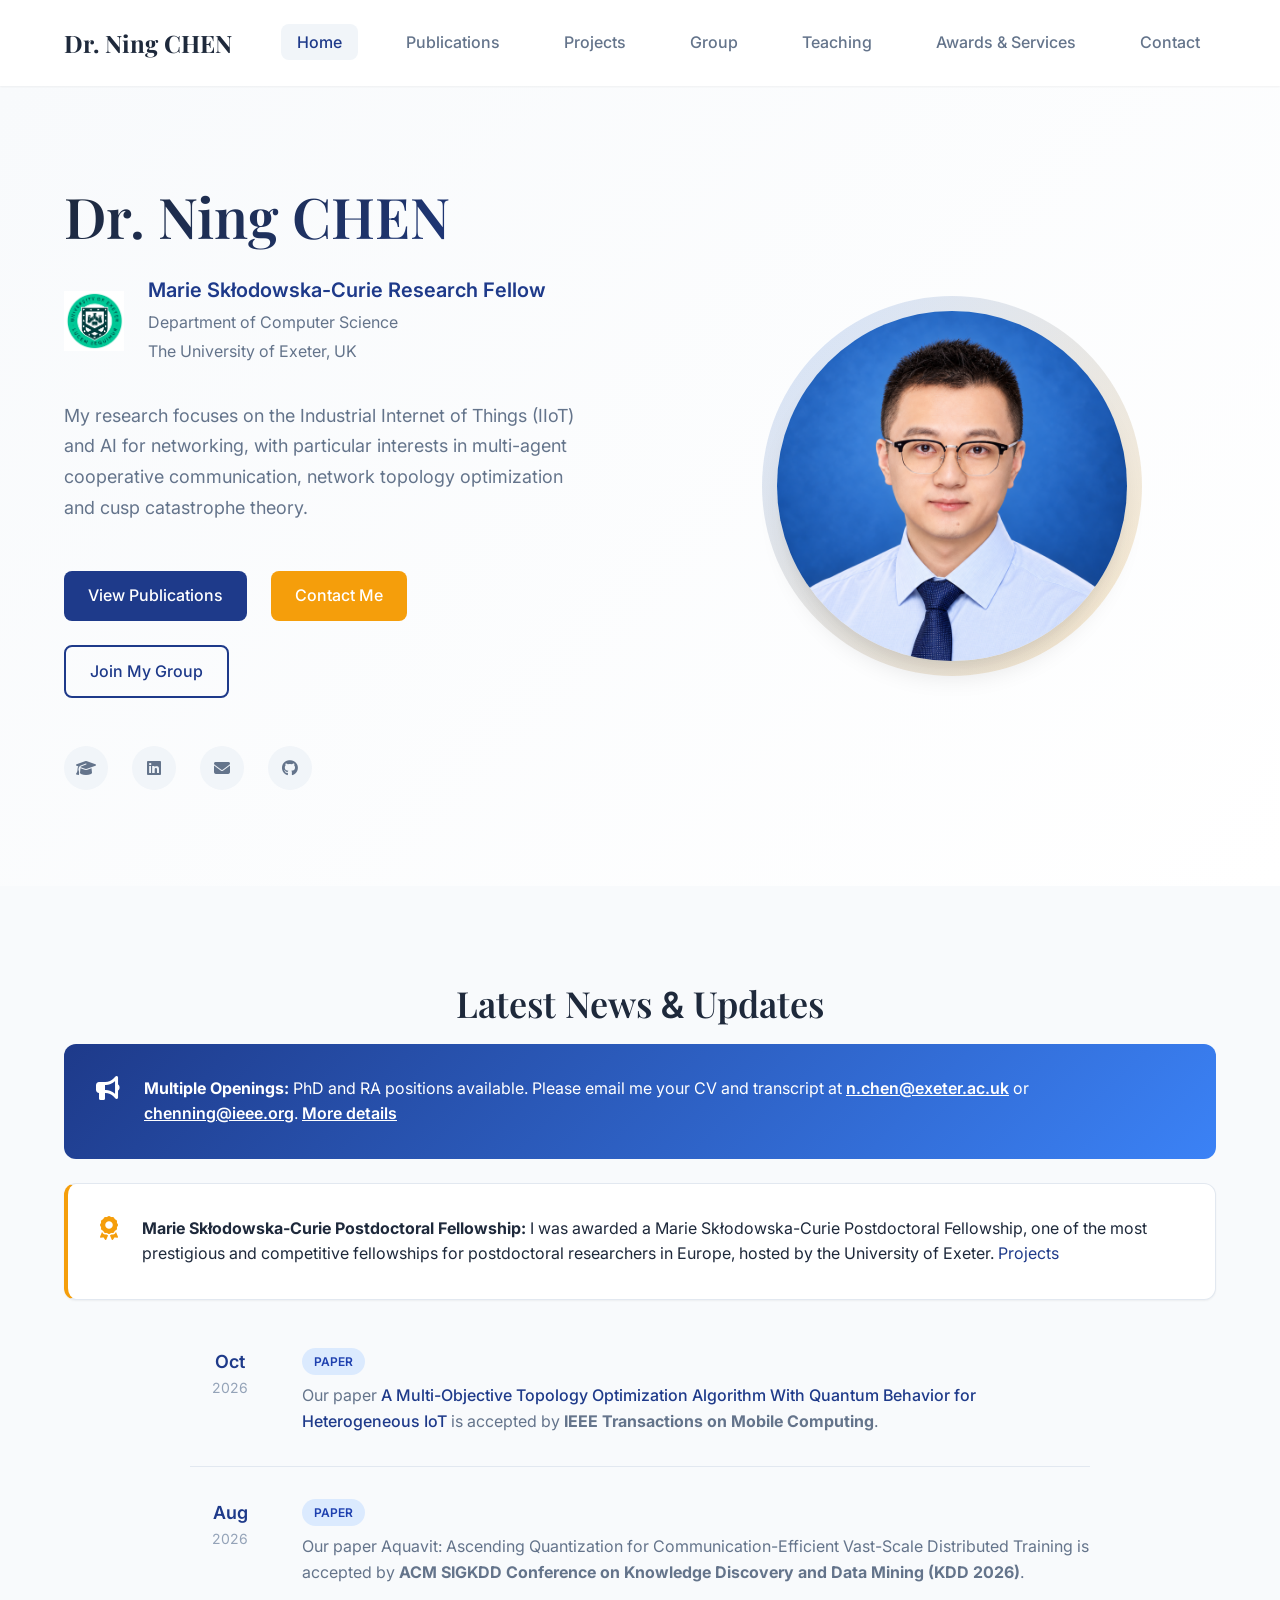
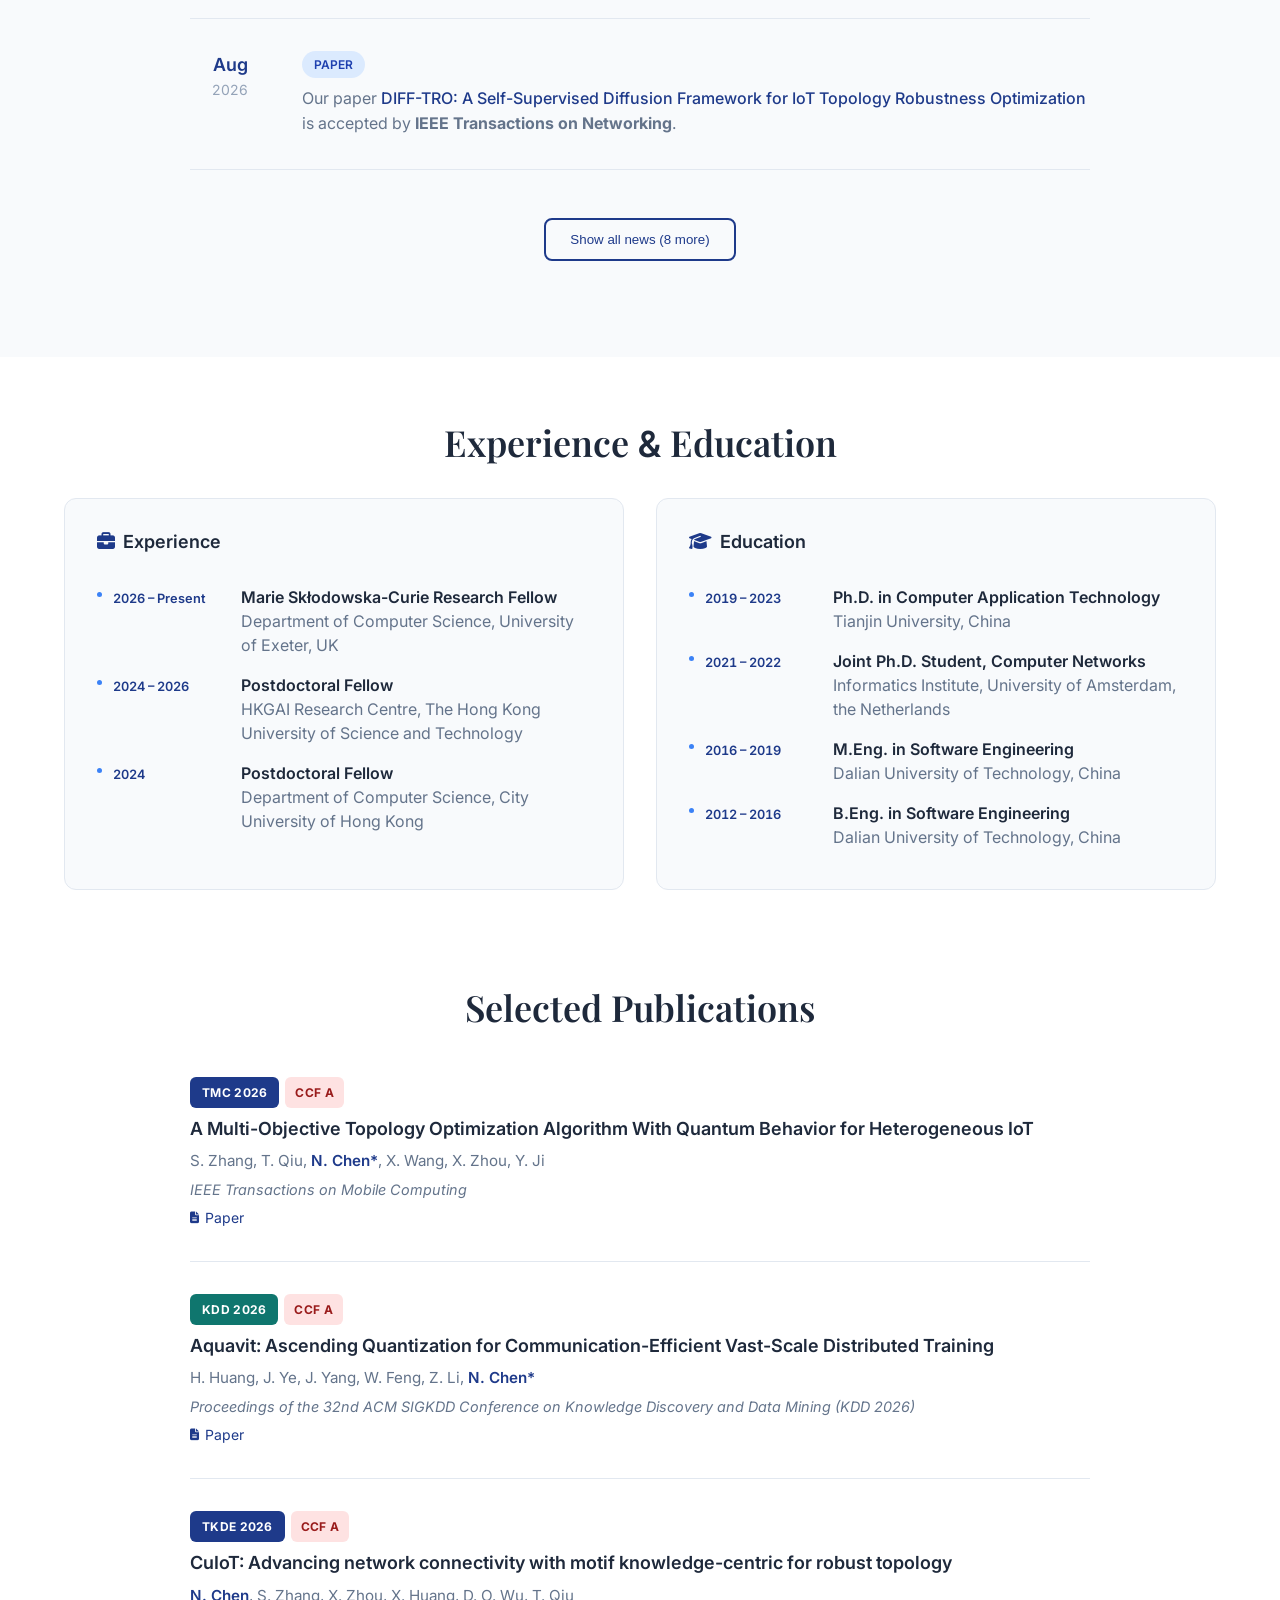
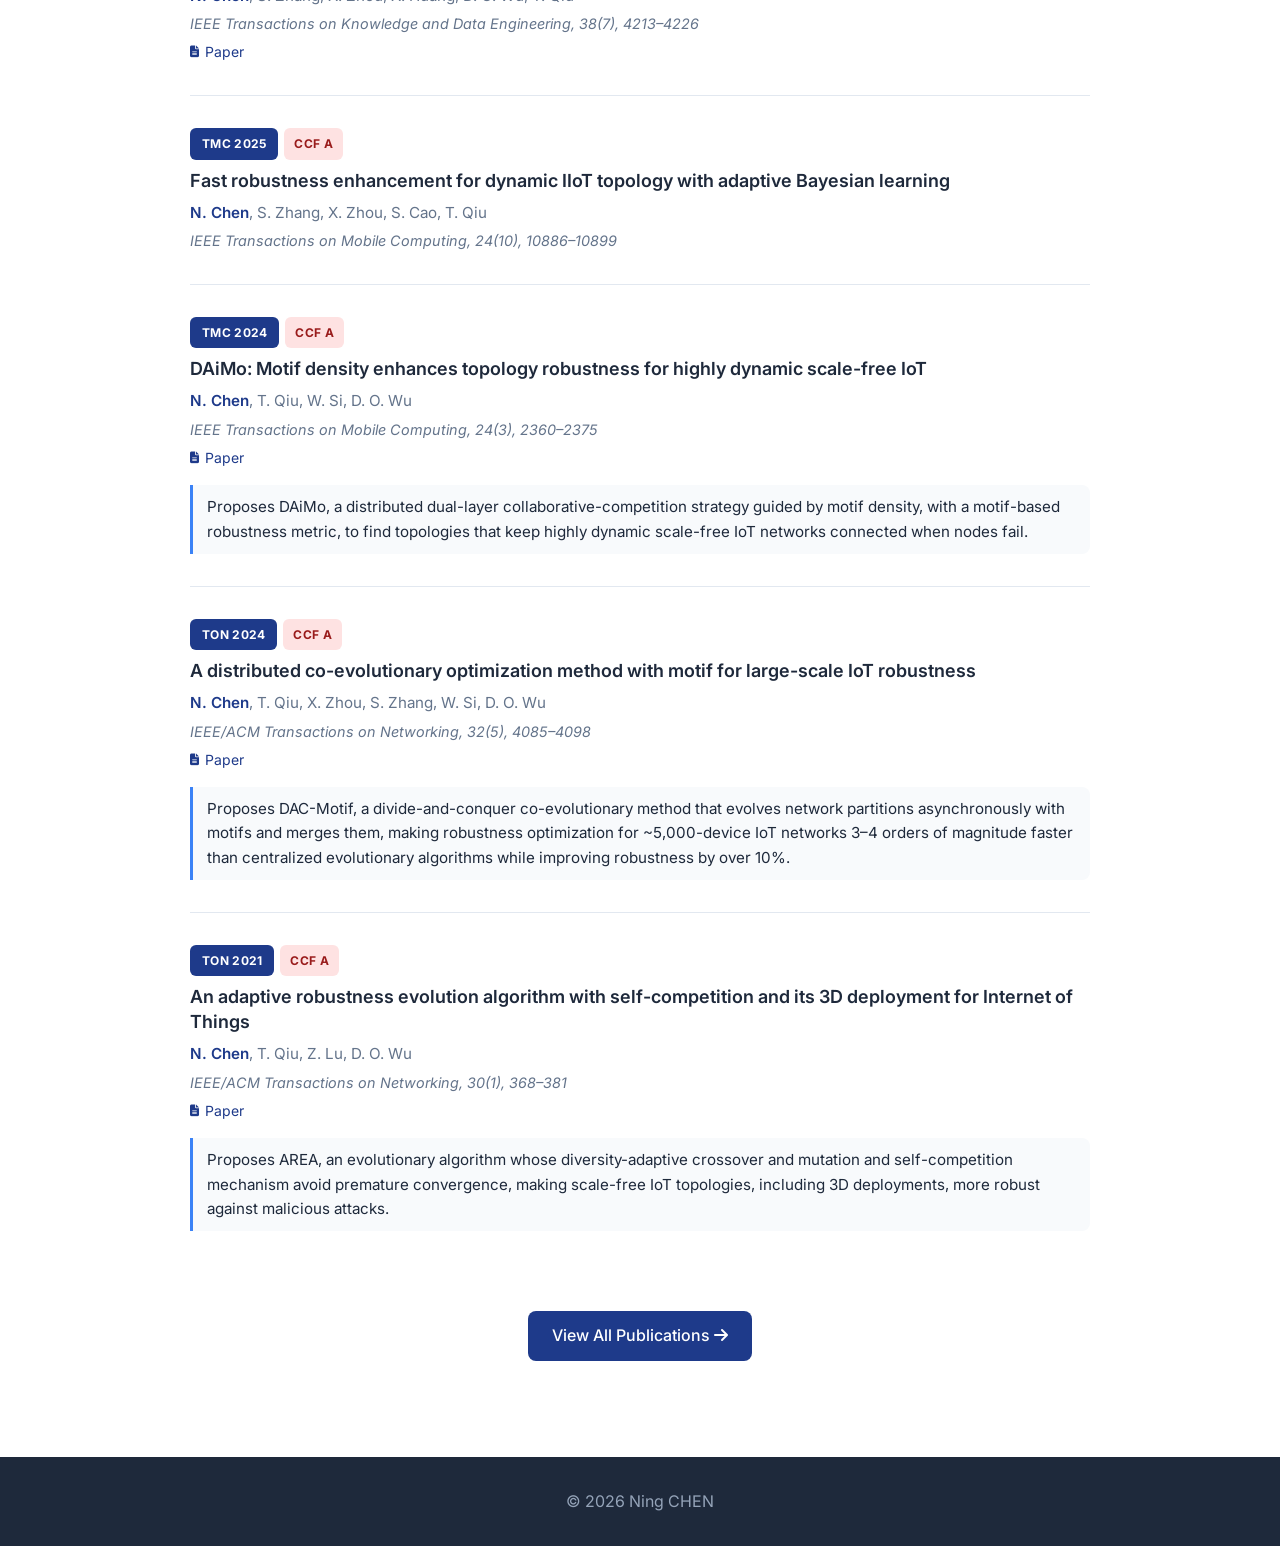
==== commit 6be19e91: "Selected papers: one-sentence highlights and paper links - Highlight sentence (from each abstract) f" ====
--- a/index.html
+++ b/index.html
@@ -332,6 +332,7 @@
                     <div class="pub-title-simple">Aquavit: Ascending Quantization for Communication-Efficient Vast-Scale Distributed Training</div>
                     <div class="pub-authors-simple">H. Huang, J. Ye, J. Yang, W. Feng, Z. Li, <strong>N. Chen*</strong></div>
                     <div class="pub-venue-simple">Proceedings of the 32nd ACM SIGKDD Conference on Knowledge Discovery and Data Mining (KDD 2026)</div>
+                    <div class="pub-links-simple"><a href="https://doi.org/10.1145/3770855.3818083" class="pub-link-inline" target="_blank" rel="noopener"><i class="fas fa-file-alt"></i> Paper</a></div>
                 </div>
 
                 <div class="pub-item-simple">
@@ -355,6 +356,7 @@
                     <div class="pub-authors-simple"><strong>N. Chen</strong>, T. Qiu, W. Si, D. O. Wu</div>
                     <div class="pub-venue-simple">IEEE Transactions on Mobile Computing, 24(3), 2360–2375</div>
                     <div class="pub-links-simple"><a href="https://doi.org/10.1109/TMC.2024.3492002" class="pub-link-inline" target="_blank" rel="noopener"><i class="fas fa-file-alt"></i> Paper</a></div>
+                    <p class="pub-summary">Proposes DAiMo, a distributed dual-layer collaborative-competition strategy guided by motif density, with a motif-based robustness metric, to find topologies that keep highly dynamic scale-free IoT networks connected when nodes fail.</p>
                 </div>
 
                 <div class="pub-item-simple">
@@ -362,6 +364,8 @@
                     <div class="pub-title-simple">A distributed co-evolutionary optimization method with motif for large-scale IoT robustness</div>
                     <div class="pub-authors-simple"><strong>N. Chen</strong>, T. Qiu, X. Zhou, S. Zhang, W. Si, D. O. Wu</div>
                     <div class="pub-venue-simple">IEEE/ACM Transactions on Networking, 32(5), 4085–4098</div>
+                    <div class="pub-links-simple"><a href="https://doi.org/10.1109/TNET.2024.3407769" class="pub-link-inline" target="_blank" rel="noopener"><i class="fas fa-file-alt"></i> Paper</a></div>
+                    <p class="pub-summary">Proposes DAC-Motif, a divide-and-conquer co-evolutionary method that evolves network partitions asynchronously with motifs and merges them, making robustness optimization for ~5,000-device IoT networks 3–4 orders of magnitude faster than centralized evolutionary algorithms while improving robustness by over 10%.</p>
                 </div>
 
                 <div class="pub-item-simple">
@@ -369,6 +373,8 @@
                     <div class="pub-title-simple">An adaptive robustness evolution algorithm with self-competition and its 3D deployment for Internet of Things</div>
                     <div class="pub-authors-simple"><strong>N. Chen</strong>, T. Qiu, Z. Lu, D. O. Wu</div>
                     <div class="pub-venue-simple">IEEE/ACM Transactions on Networking, 30(1), 368–381</div>
+                    <div class="pub-links-simple"><a href="https://doi.org/10.1109/TNET.2021.3113916" class="pub-link-inline" target="_blank" rel="noopener"><i class="fas fa-file-alt"></i> Paper</a></div>
+                    <p class="pub-summary">Proposes AREA, an evolutionary algorithm whose diversity-adaptive crossover and mutation and self-competition mechanism avoid premature convergence, making scale-free IoT topologies, including 3D deployments, more robust against malicious attacks.</p>
                 </div>
             </div>
 
@@ -411,21 +417,6 @@
         });
     </script>
 
-    <!-- Visit counter (GoatCounter, no cookies). Site code: chenning93 -->
-    <script>
-        (function () {
-            fetch('https://chenning93.goatcounter.com/counter/TOTAL.json')
-                .then(function (r) { if (!r.ok) throw new Error(r.status); return r.json(); })
-                .then(function (d) {
-                    document.getElementById('visit-count-value').textContent = d.count;
-                    if (String(d.count).replace(/\D/g, '') === '1') {
-                        document.getElementById('visit-count-label').textContent = 'visit';
-                    }
-                    document.getElementById('visit-count').hidden = false;
-                })
-                .catch(function () { /* counter unavailable: keep it hidden */ });
-        })();
-    </script>
     <script data-goatcounter="https://chenning93.goatcounter.com/count" async src="https://gc.zgo.at/count.js"></script>
 </body>
 </html>
--- a/css/style.css
+++ b/css/style.css
@@ -928,14 +928,14 @@
     fill: var(--text-primary);
     paint-order: stroke;
     stroke: #ffffff;
-    stroke-width: 3px;
+    stroke-width: 2.5px;
     stroke-linejoin: round;
     pointer-events: none;
 }
 
 .world-map-svg .map-leader {
     stroke: var(--text-secondary);
-    stroke-width: 0.7;
+    stroke-width: 0.6;
     pointer-events: none;
 }
 
@@ -1141,6 +1141,42 @@
     display: flex;
     gap: var(--spacing-md);
     flex-wrap: wrap;
+}
+
+/* One-sentence highlight and framework figure (homepage selected papers) */
+.pub-summary {
+    margin: var(--spacing-sm) 0 0;
+    padding: 0.625rem 0.875rem;
+    border-left: 3px solid var(--primary-light);
+    background-color: var(--bg-secondary);
+    border-radius: 0 var(--radius-md) var(--radius-md) 0;
+    color: var(--text-primary);
+    font-size: 0.95rem;
+    line-height: 1.6;
+}
+
+.pub-figure {
+    margin: var(--spacing-sm) 0 0;
+}
+
+.pub-figure a {
+    display: block;
+    border: 1px solid var(--border-color);
+    border-radius: var(--radius-md);
+    background-color: #ffffff;
+    padding: var(--spacing-xs);
+    transition: box-shadow var(--transition-base);
+}
+
+.pub-figure a:hover {
+    box-shadow: var(--shadow-md);
+}
+
+.pub-figure img {
+    display: block;
+    width: 100%;
+    max-height: 300px;
+    object-fit: contain;
 }
 
 .pub-link-inline {
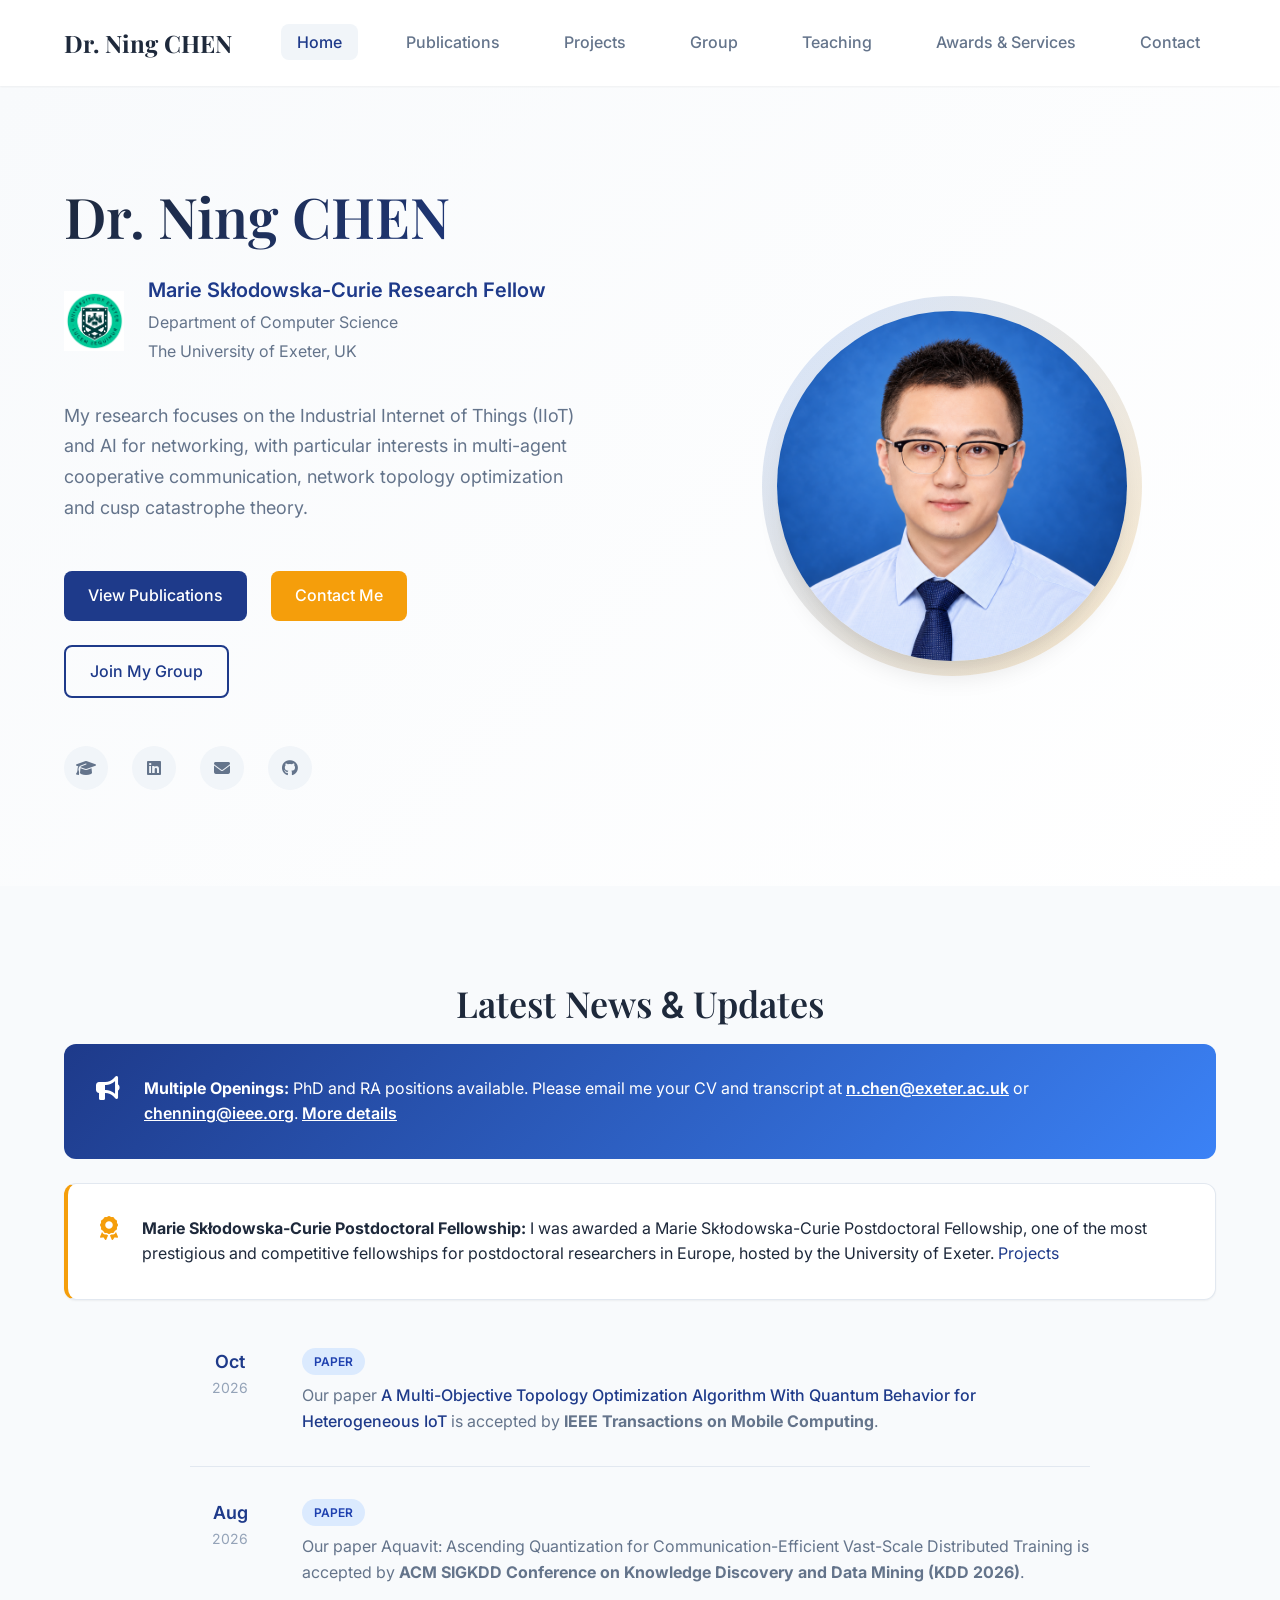
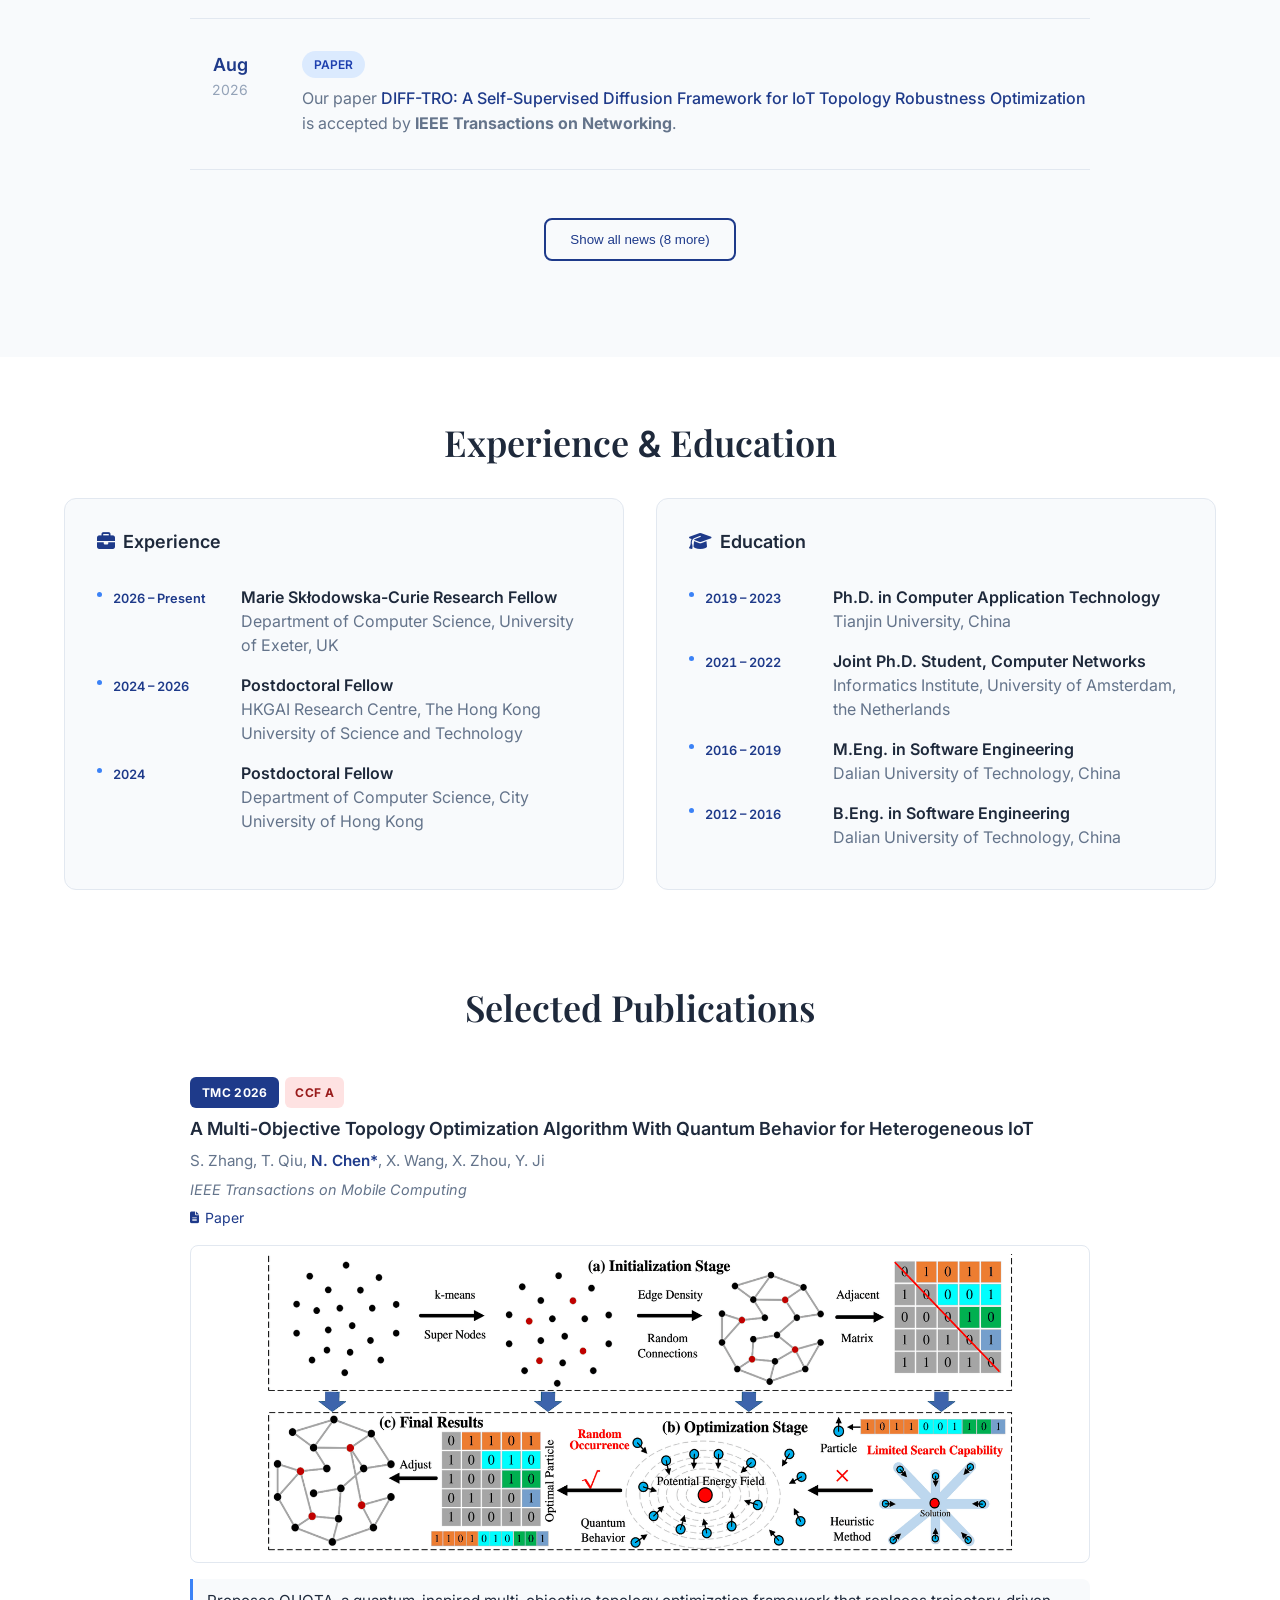
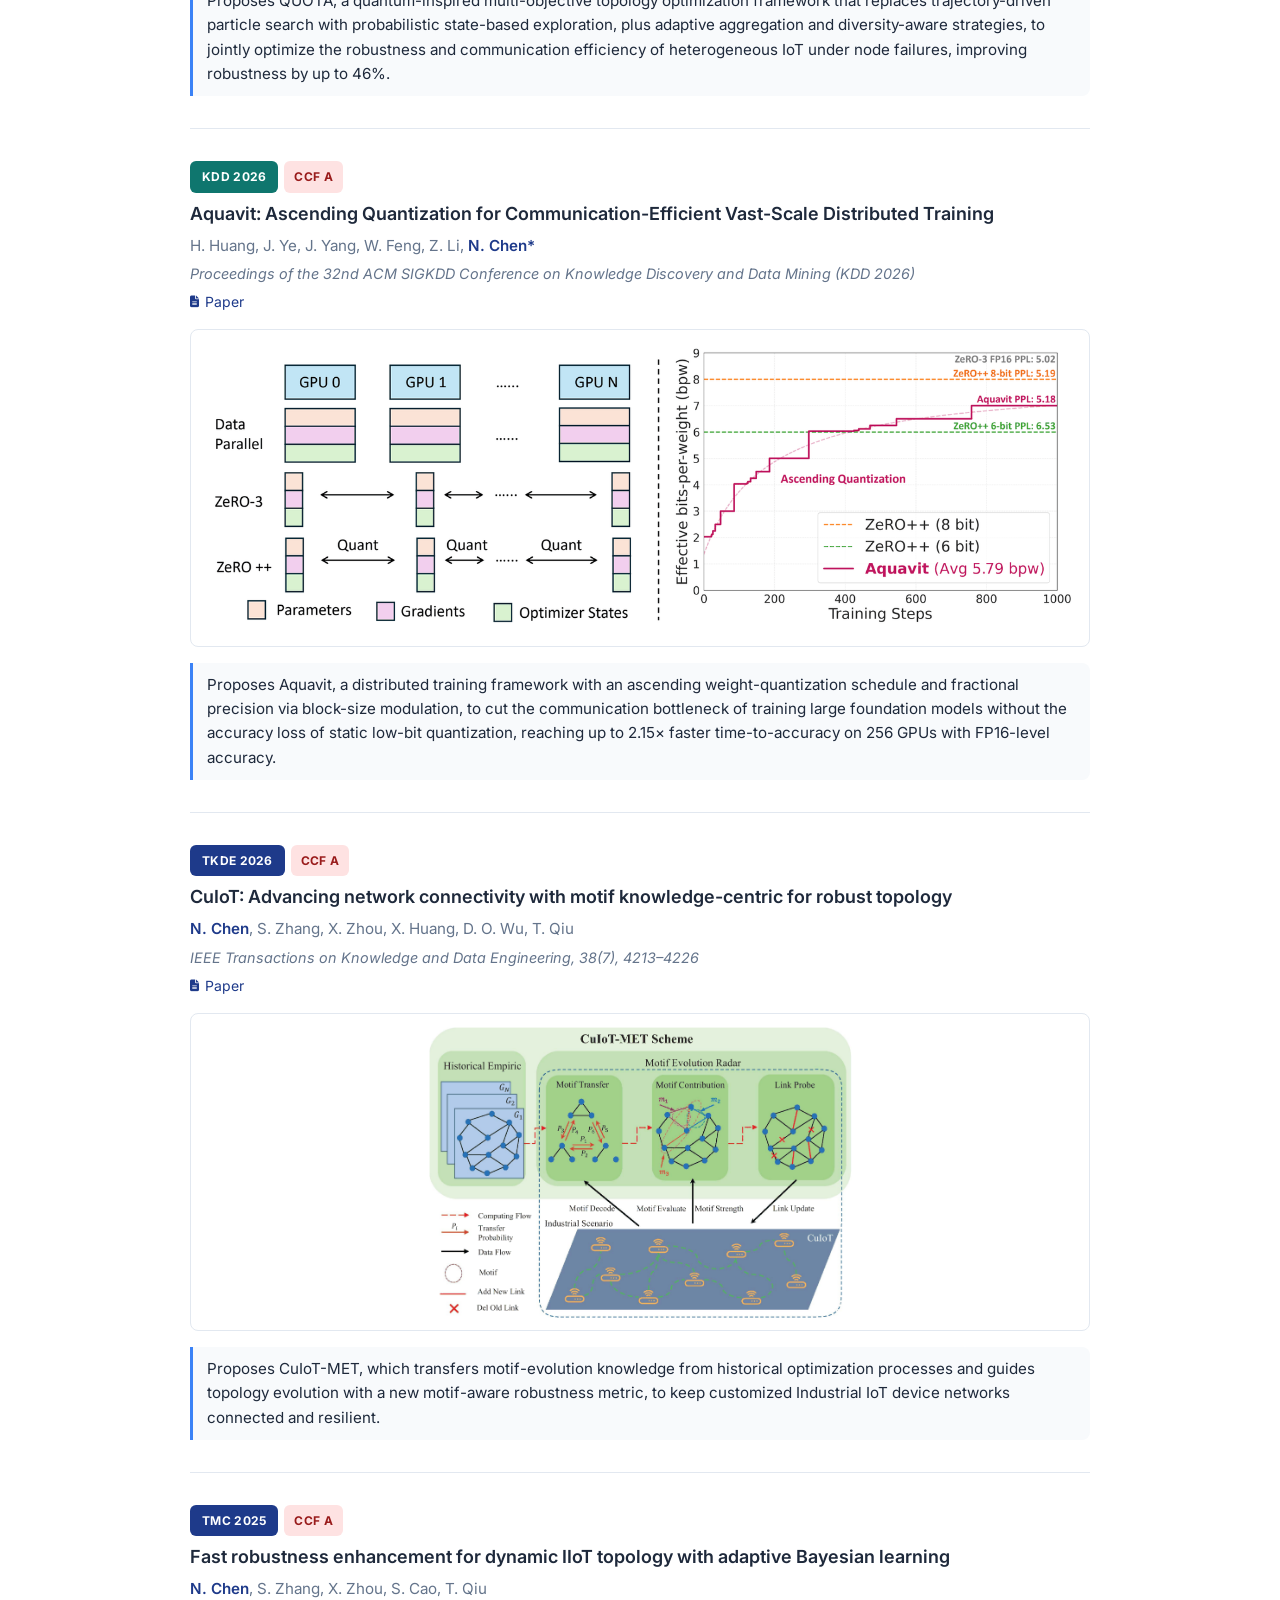
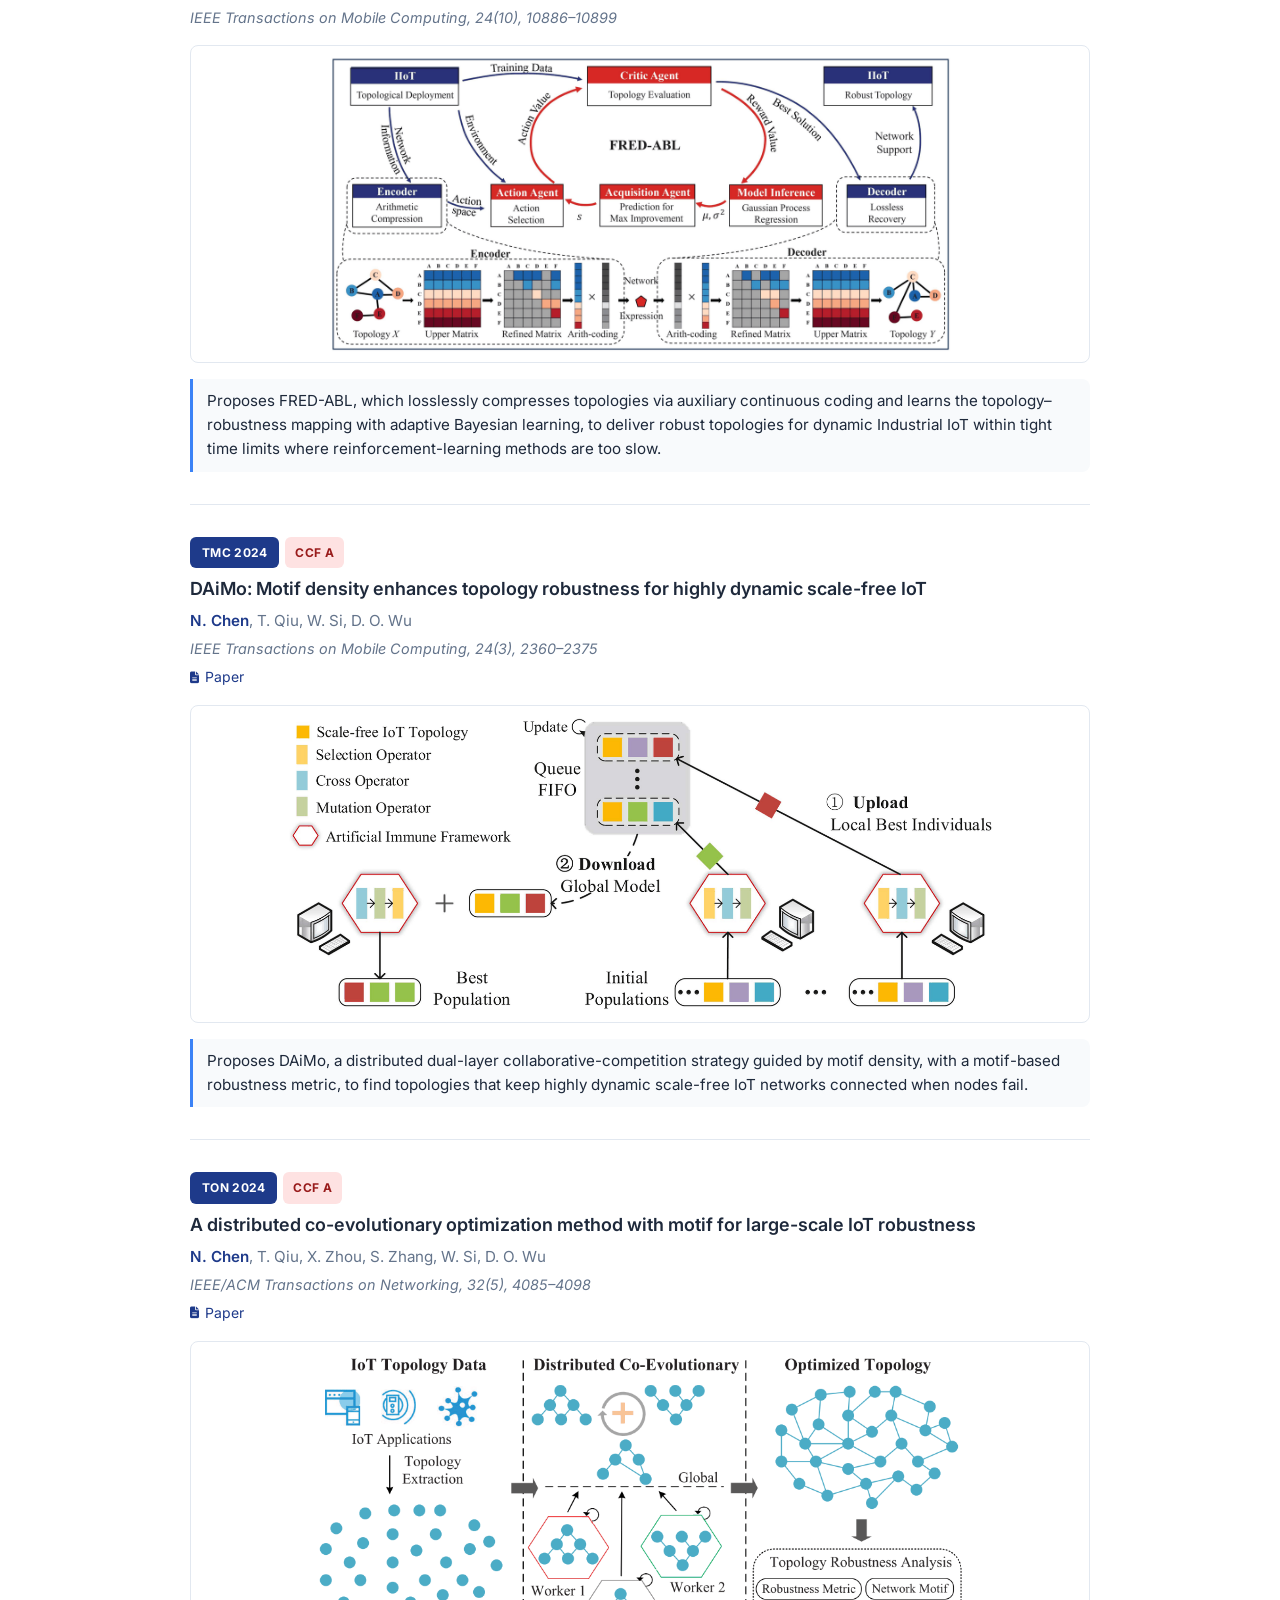
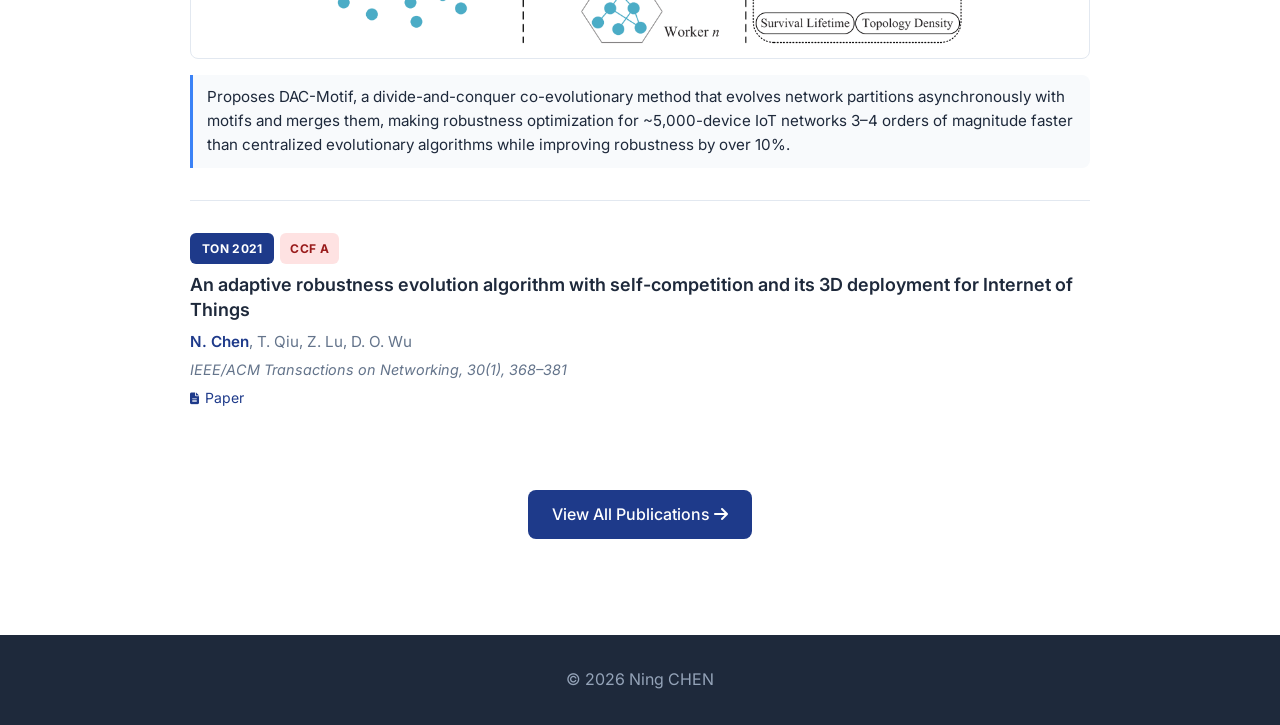
==== commit 7efacb00: "Selected papers: framework figures and highlights for six papers - Framework figure cropped from eac" ====
--- a/index.html
+++ b/index.html
@@ -325,6 +325,8 @@
                     <div class="pub-authors-simple">S. Zhang, T. Qiu, <strong>N. Chen*</strong>, X. Wang, X. Zhou, Y. Ji</div>
                     <div class="pub-venue-simple">IEEE Transactions on Mobile Computing</div>
                     <div class="pub-links-simple"><a href="https://doi.org/10.1109/tmc.2026.3740460" class="pub-link-inline" target="_blank" rel="noopener"><i class="fas fa-file-alt"></i> Paper</a></div>
+                    <figure class="pub-figure"><a href="images/papers/quota-tmc2026.png" target="_blank" rel="noopener"><img src="images/papers/quota-tmc2026.png" alt="Framework of: A Multi-Objective Topology Optimization Algorithm With Quantum Behavior for Heterogeneous IoT" loading="lazy"></a></figure>
+                    <p class="pub-summary">Proposes QUOTA, a quantum-inspired multi-objective topology optimization framework that replaces trajectory-driven particle search with probabilistic state-based exploration, plus adaptive aggregation and diversity-aware strategies, to jointly optimize the robustness and communication efficiency of heterogeneous IoT under node failures, improving robustness by up to 46%.</p>
                 </div>
 
                 <div class="pub-item-simple">
@@ -333,6 +335,8 @@
                     <div class="pub-authors-simple">H. Huang, J. Ye, J. Yang, W. Feng, Z. Li, <strong>N. Chen*</strong></div>
                     <div class="pub-venue-simple">Proceedings of the 32nd ACM SIGKDD Conference on Knowledge Discovery and Data Mining (KDD 2026)</div>
                     <div class="pub-links-simple"><a href="https://doi.org/10.1145/3770855.3818083" class="pub-link-inline" target="_blank" rel="noopener"><i class="fas fa-file-alt"></i> Paper</a></div>
+                    <figure class="pub-figure"><a href="images/papers/aquavit-kdd2026.png" target="_blank" rel="noopener"><img src="images/papers/aquavit-kdd2026.png" alt="Framework of: Aquavit: Ascending Quantization for Communication-Efficient Vast-Scale Distributed Training" loading="lazy"></a></figure>
+                    <p class="pub-summary">Proposes Aquavit, a distributed training framework with an ascending weight-quantization schedule and fractional precision via block-size modulation, to cut the communication bottleneck of training large foundation models without the accuracy loss of static low-bit quantization, reaching up to 2.15× faster time-to-accuracy on 256 GPUs with FP16-level accuracy.</p>
                 </div>
 
                 <div class="pub-item-simple">
@@ -341,6 +345,8 @@
                     <div class="pub-authors-simple"><strong>N. Chen</strong>, S. Zhang, X. Zhou, X. Huang, D. O. Wu, T. Qiu</div>
                     <div class="pub-venue-simple">IEEE Transactions on Knowledge and Data Engineering, 38(7), 4213–4226</div>
                     <div class="pub-links-simple"><a href="https://doi.org/10.1109/tkde.2026.3677426" class="pub-link-inline" target="_blank" rel="noopener"><i class="fas fa-file-alt"></i> Paper</a></div>
+                    <figure class="pub-figure"><a href="images/papers/cuiot-tkde2026.png" target="_blank" rel="noopener"><img src="images/papers/cuiot-tkde2026.png" alt="Framework of: CuIoT: Advancing network connectivity with motif knowledge-centric for robust topology" loading="lazy"></a></figure>
+                    <p class="pub-summary">Proposes CuIoT-MET, which transfers motif-evolution knowledge from historical optimization processes and guides topology evolution with a new motif-aware robustness metric, to keep customized Industrial IoT device networks connected and resilient.</p>
                 </div>
 
                 <div class="pub-item-simple">
@@ -348,6 +354,8 @@
                     <div class="pub-title-simple">Fast robustness enhancement for dynamic IIoT topology with adaptive Bayesian learning</div>
                     <div class="pub-authors-simple"><strong>N. Chen</strong>, S. Zhang, X. Zhou, S. Cao, T. Qiu</div>
                     <div class="pub-venue-simple">IEEE Transactions on Mobile Computing, 24(10), 10886–10899</div>
+                    <figure class="pub-figure"><a href="images/papers/fredabl-tmc2025.png" target="_blank" rel="noopener"><img src="images/papers/fredabl-tmc2025.png" alt="Framework of: Fast robustness enhancement for dynamic IIoT topology with adaptive Bayesian learning" loading="lazy"></a></figure>
+                    <p class="pub-summary">Proposes FRED-ABL, which losslessly compresses topologies via auxiliary continuous coding and learns the topology–robustness mapping with adaptive Bayesian learning, to deliver robust topologies for dynamic Industrial IoT within tight time limits where reinforcement-learning methods are too slow.</p>
                 </div>
 
                 <div class="pub-item-simple">
@@ -356,6 +364,7 @@
                     <div class="pub-authors-simple"><strong>N. Chen</strong>, T. Qiu, W. Si, D. O. Wu</div>
                     <div class="pub-venue-simple">IEEE Transactions on Mobile Computing, 24(3), 2360–2375</div>
                     <div class="pub-links-simple"><a href="https://doi.org/10.1109/TMC.2024.3492002" class="pub-link-inline" target="_blank" rel="noopener"><i class="fas fa-file-alt"></i> Paper</a></div>
+                    <figure class="pub-figure"><a href="images/papers/daimo-tmc2024.png" target="_blank" rel="noopener"><img src="images/papers/daimo-tmc2024.png" alt="Framework of: DAiMo: Motif density enhances topology robustness for highly dynamic scale-free IoT" loading="lazy"></a></figure>
                     <p class="pub-summary">Proposes DAiMo, a distributed dual-layer collaborative-competition strategy guided by motif density, with a motif-based robustness metric, to find topologies that keep highly dynamic scale-free IoT networks connected when nodes fail.</p>
                 </div>
 
@@ -365,6 +374,7 @@
                     <div class="pub-authors-simple"><strong>N. Chen</strong>, T. Qiu, X. Zhou, S. Zhang, W. Si, D. O. Wu</div>
                     <div class="pub-venue-simple">IEEE/ACM Transactions on Networking, 32(5), 4085–4098</div>
                     <div class="pub-links-simple"><a href="https://doi.org/10.1109/TNET.2024.3407769" class="pub-link-inline" target="_blank" rel="noopener"><i class="fas fa-file-alt"></i> Paper</a></div>
+                    <figure class="pub-figure"><a href="images/papers/dacmotif-ton2024.png" target="_blank" rel="noopener"><img src="images/papers/dacmotif-ton2024.png" alt="Framework of: A distributed co-evolutionary optimization method with motif for large-scale IoT robustness" loading="lazy"></a></figure>
                     <p class="pub-summary">Proposes DAC-Motif, a divide-and-conquer co-evolutionary method that evolves network partitions asynchronously with motifs and merges them, making robustness optimization for ~5,000-device IoT networks 3–4 orders of magnitude faster than centralized evolutionary algorithms while improving robustness by over 10%.</p>
                 </div>
 
@@ -374,7 +384,6 @@
                     <div class="pub-authors-simple"><strong>N. Chen</strong>, T. Qiu, Z. Lu, D. O. Wu</div>
                     <div class="pub-venue-simple">IEEE/ACM Transactions on Networking, 30(1), 368–381</div>
                     <div class="pub-links-simple"><a href="https://doi.org/10.1109/TNET.2021.3113916" class="pub-link-inline" target="_blank" rel="noopener"><i class="fas fa-file-alt"></i> Paper</a></div>
-                    <p class="pub-summary">Proposes AREA, an evolutionary algorithm whose diversity-adaptive crossover and mutation and self-competition mechanism avoid premature convergence, making scale-free IoT topologies, including 3D deployments, more robust against malicious attacks.</p>
                 </div>
             </div>
 
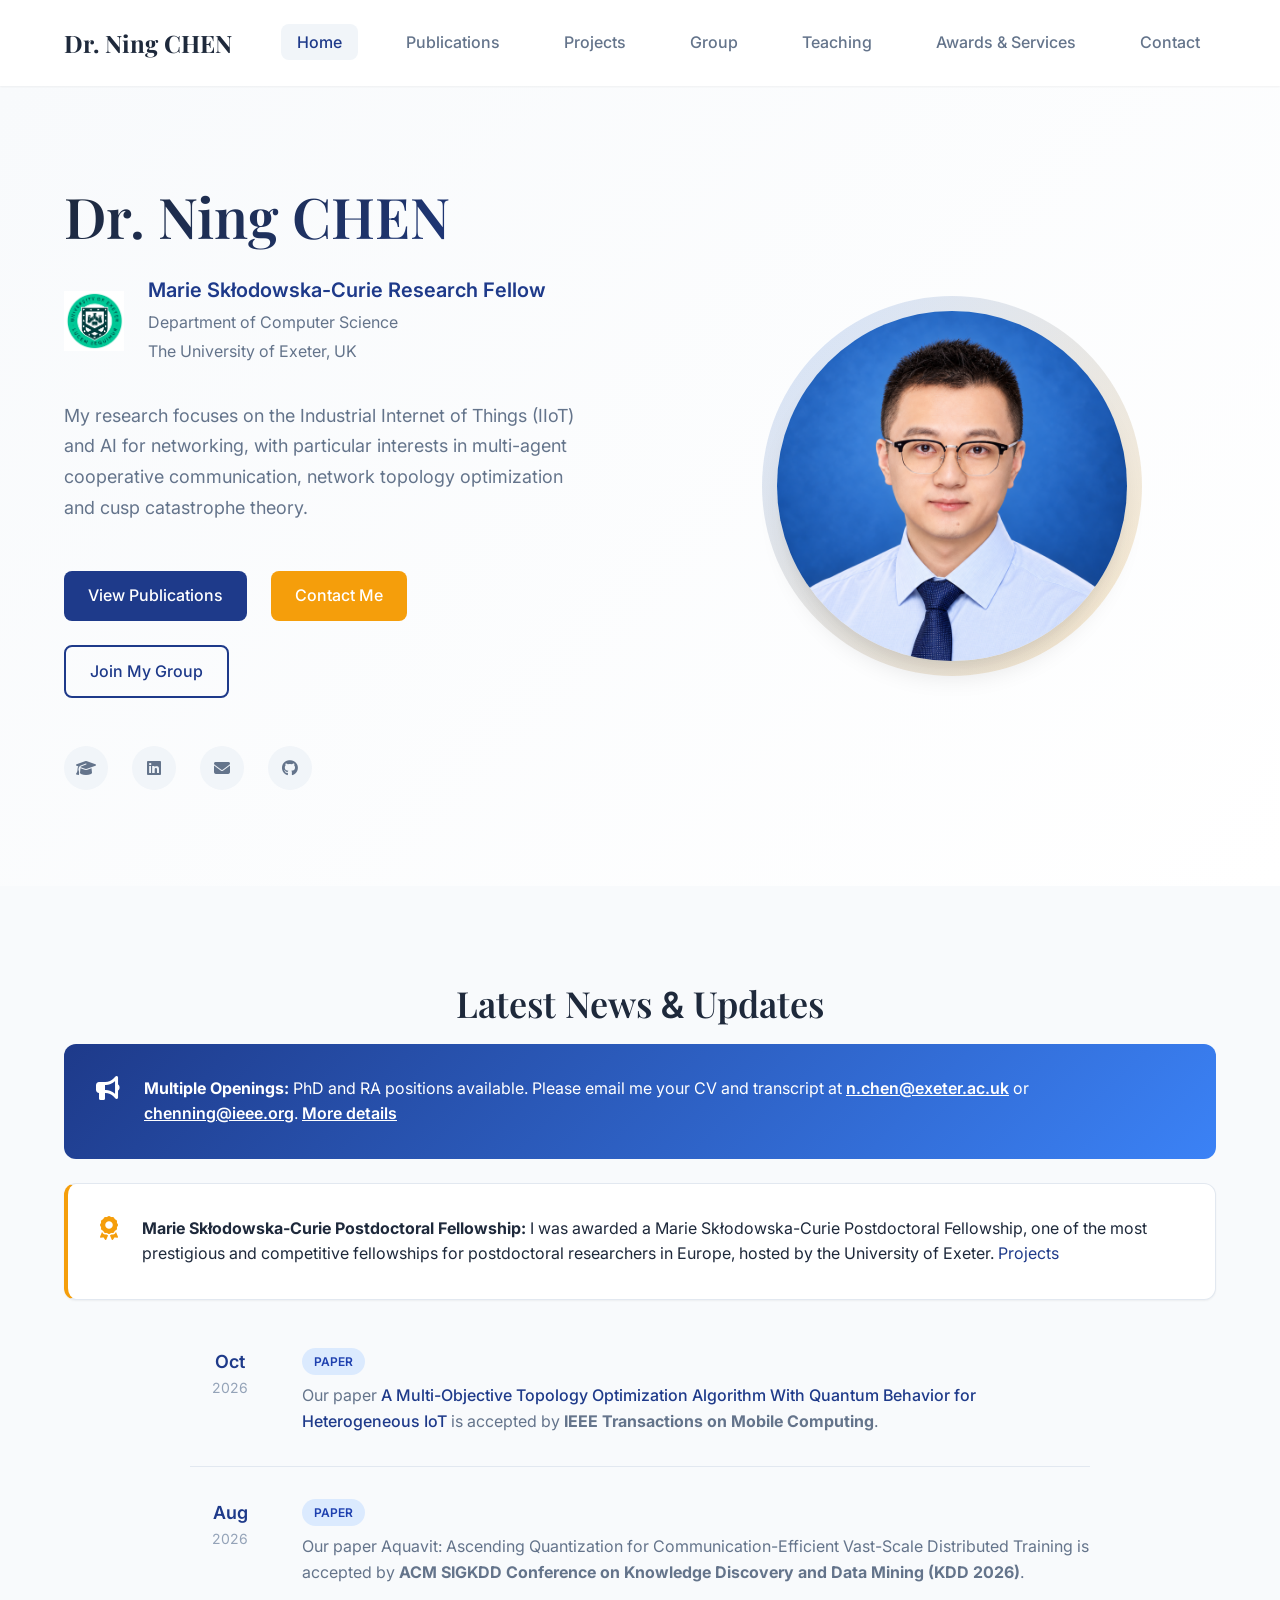
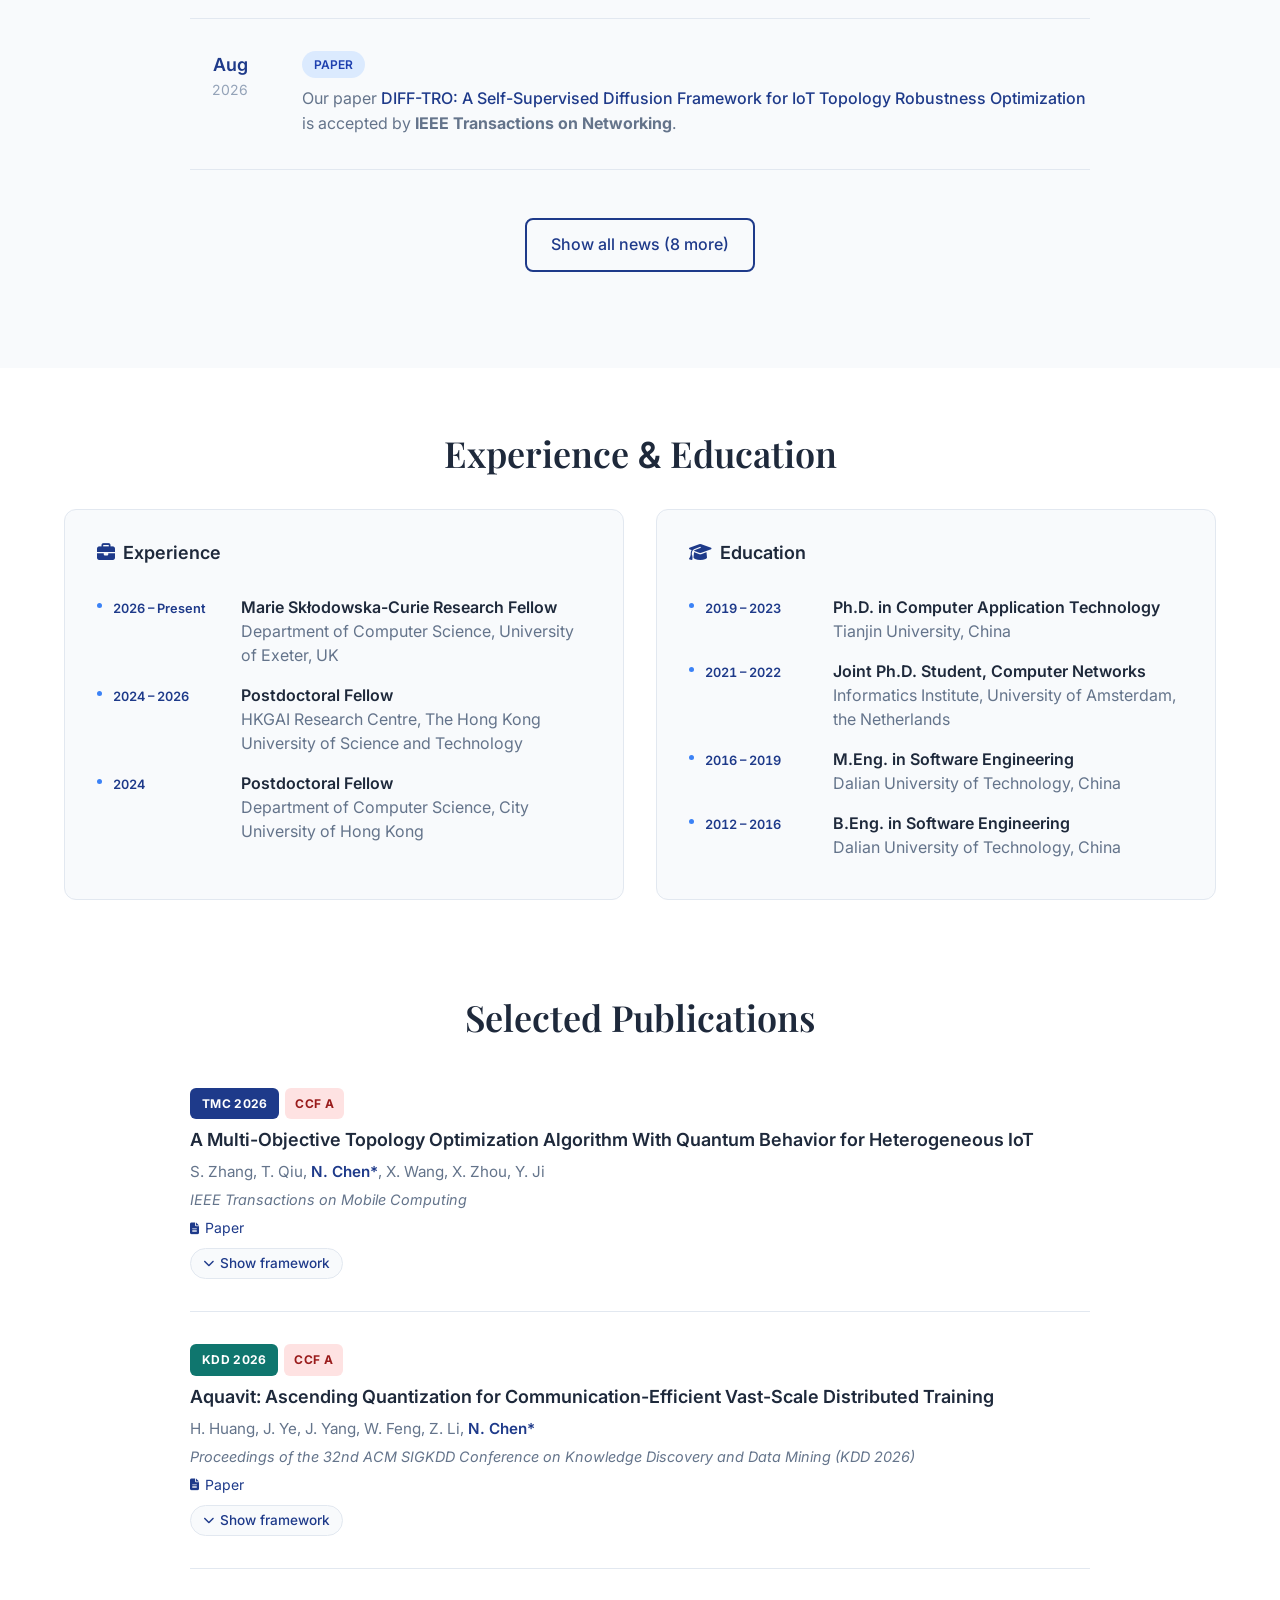
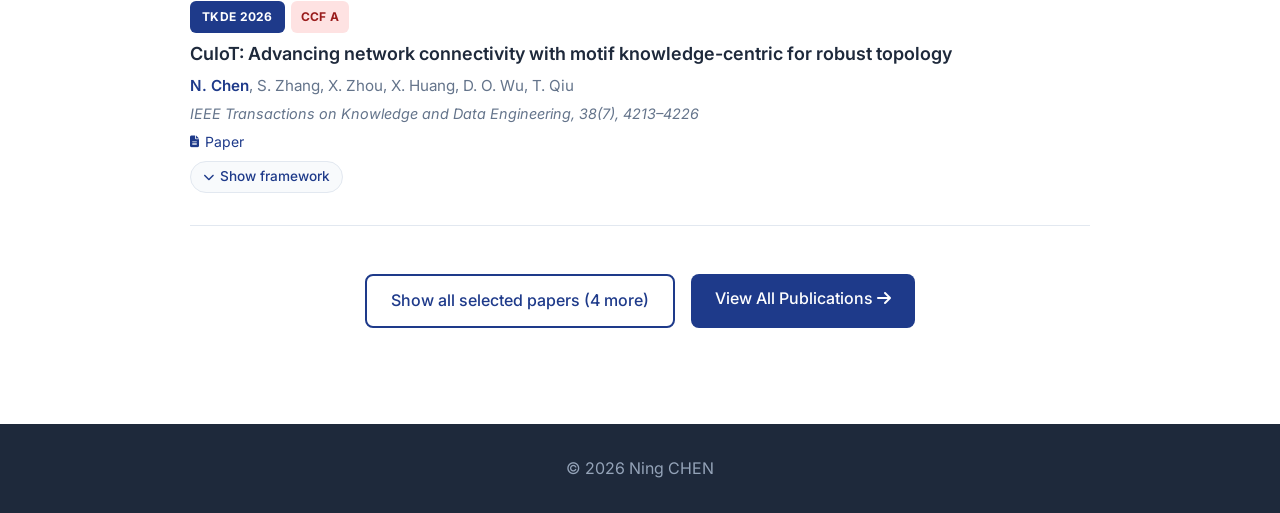
==== commit c451a267: "Selected papers: collapsible framework/highlight, first 3 shown - 'Show framework' toggle reveals ea" ====
--- a/index.html
+++ b/index.html
@@ -310,6 +310,7 @@
             <div class="publications-list-simple">
                 <!--
                   Selected papers: CCF A, first or corresponding author. Copy this block to add one.
+                  Only the first 3 show by default: later papers need class="pub-item-simple pub-extra".
                   Badge colour classes: journal (navy) | conf (teal) | book (purple)
 
                 <div class="pub-item-simple">
@@ -325,8 +326,11 @@
                     <div class="pub-authors-simple">S. Zhang, T. Qiu, <strong>N. Chen*</strong>, X. Wang, X. Zhou, Y. Ji</div>
                     <div class="pub-venue-simple">IEEE Transactions on Mobile Computing</div>
                     <div class="pub-links-simple"><a href="https://doi.org/10.1109/tmc.2026.3740460" class="pub-link-inline" target="_blank" rel="noopener"><i class="fas fa-file-alt"></i> Paper</a></div>
-                    <figure class="pub-figure"><a href="images/papers/quota-tmc2026.png" target="_blank" rel="noopener"><img src="images/papers/quota-tmc2026.png" alt="Framework of: A Multi-Objective Topology Optimization Algorithm With Quantum Behavior for Heterogeneous IoT" loading="lazy"></a></figure>
-                    <p class="pub-summary">Proposes QUOTA, a quantum-inspired multi-objective topology optimization framework that replaces trajectory-driven particle search with probabilistic state-based exploration, plus adaptive aggregation and diversity-aware strategies, to jointly optimize the robustness and communication efficiency of heterogeneous IoT under node failures, improving robustness by up to 46%.</p>
+                    <details class="pub-details">
+                        <summary><i class="fas fa-chevron-down"></i> <span class="show-label">Show framework</span><span class="hide-label">Hide framework</span></summary>
+                        <figure class="pub-figure"><a href="images/papers/quota-tmc2026.png" target="_blank" rel="noopener"><img src="images/papers/quota-tmc2026.png" alt="Framework of: A Multi-Objective Topology Optimization Algorithm With Quantum Behavior for Heterogeneous IoT" loading="lazy"></a></figure>
+                        <p class="pub-summary">Proposes QUOTA, a quantum-inspired multi-objective topology optimization framework that replaces trajectory-driven particle search with probabilistic state-based exploration, plus adaptive aggregation and diversity-aware strategies, to jointly optimize the robustness and communication efficiency of heterogeneous IoT under node failures, improving robustness by up to 46%.</p>
+                    </details>
                 </div>
 
                 <div class="pub-item-simple">
@@ -335,8 +339,11 @@
                     <div class="pub-authors-simple">H. Huang, J. Ye, J. Yang, W. Feng, Z. Li, <strong>N. Chen*</strong></div>
                     <div class="pub-venue-simple">Proceedings of the 32nd ACM SIGKDD Conference on Knowledge Discovery and Data Mining (KDD 2026)</div>
                     <div class="pub-links-simple"><a href="https://doi.org/10.1145/3770855.3818083" class="pub-link-inline" target="_blank" rel="noopener"><i class="fas fa-file-alt"></i> Paper</a></div>
-                    <figure class="pub-figure"><a href="images/papers/aquavit-kdd2026.png" target="_blank" rel="noopener"><img src="images/papers/aquavit-kdd2026.png" alt="Framework of: Aquavit: Ascending Quantization for Communication-Efficient Vast-Scale Distributed Training" loading="lazy"></a></figure>
-                    <p class="pub-summary">Proposes Aquavit, a distributed training framework with an ascending weight-quantization schedule and fractional precision via block-size modulation, to cut the communication bottleneck of training large foundation models without the accuracy loss of static low-bit quantization, reaching up to 2.15× faster time-to-accuracy on 256 GPUs with FP16-level accuracy.</p>
+                    <details class="pub-details">
+                        <summary><i class="fas fa-chevron-down"></i> <span class="show-label">Show framework</span><span class="hide-label">Hide framework</span></summary>
+                        <figure class="pub-figure"><a href="images/papers/aquavit-kdd2026.png" target="_blank" rel="noopener"><img src="images/papers/aquavit-kdd2026.png" alt="Framework of: Aquavit: Ascending Quantization for Communication-Efficient Vast-Scale Distributed Training" loading="lazy"></a></figure>
+                        <p class="pub-summary">Proposes Aquavit, a distributed training framework with an ascending weight-quantization schedule and fractional precision via block-size modulation, to cut the communication bottleneck of training large foundation models without the accuracy loss of static low-bit quantization, reaching up to 2.15× faster time-to-accuracy on 256 GPUs with FP16-level accuracy.</p>
+                    </details>
                 </div>
 
                 <div class="pub-item-simple">
@@ -345,40 +352,52 @@
                     <div class="pub-authors-simple"><strong>N. Chen</strong>, S. Zhang, X. Zhou, X. Huang, D. O. Wu, T. Qiu</div>
                     <div class="pub-venue-simple">IEEE Transactions on Knowledge and Data Engineering, 38(7), 4213–4226</div>
                     <div class="pub-links-simple"><a href="https://doi.org/10.1109/tkde.2026.3677426" class="pub-link-inline" target="_blank" rel="noopener"><i class="fas fa-file-alt"></i> Paper</a></div>
-                    <figure class="pub-figure"><a href="images/papers/cuiot-tkde2026.png" target="_blank" rel="noopener"><img src="images/papers/cuiot-tkde2026.png" alt="Framework of: CuIoT: Advancing network connectivity with motif knowledge-centric for robust topology" loading="lazy"></a></figure>
-                    <p class="pub-summary">Proposes CuIoT-MET, which transfers motif-evolution knowledge from historical optimization processes and guides topology evolution with a new motif-aware robustness metric, to keep customized Industrial IoT device networks connected and resilient.</p>
-                </div>
-
-                <div class="pub-item-simple">
+                    <details class="pub-details">
+                        <summary><i class="fas fa-chevron-down"></i> <span class="show-label">Show framework</span><span class="hide-label">Hide framework</span></summary>
+                        <figure class="pub-figure"><a href="images/papers/cuiot-tkde2026.png" target="_blank" rel="noopener"><img src="images/papers/cuiot-tkde2026.png" alt="Framework of: CuIoT: Advancing network connectivity with motif knowledge-centric for robust topology" loading="lazy"></a></figure>
+                        <p class="pub-summary">Proposes CuIoT-MET, which transfers motif-evolution knowledge from historical optimization processes and guides topology evolution with a new motif-aware robustness metric, to keep customized Industrial IoT device networks connected and resilient.</p>
+                    </details>
+                </div>
+
+                <div class="pub-item-simple pub-extra">
                     <div class="pub-venue-inline"><span class="venue-badge journal">TMC 2025</span> <span class="rank-badge ccf-a">CCF A</span></div>
                     <div class="pub-title-simple">Fast robustness enhancement for dynamic IIoT topology with adaptive Bayesian learning</div>
                     <div class="pub-authors-simple"><strong>N. Chen</strong>, S. Zhang, X. Zhou, S. Cao, T. Qiu</div>
                     <div class="pub-venue-simple">IEEE Transactions on Mobile Computing, 24(10), 10886–10899</div>
-                    <figure class="pub-figure"><a href="images/papers/fredabl-tmc2025.png" target="_blank" rel="noopener"><img src="images/papers/fredabl-tmc2025.png" alt="Framework of: Fast robustness enhancement for dynamic IIoT topology with adaptive Bayesian learning" loading="lazy"></a></figure>
-                    <p class="pub-summary">Proposes FRED-ABL, which losslessly compresses topologies via auxiliary continuous coding and learns the topology–robustness mapping with adaptive Bayesian learning, to deliver robust topologies for dynamic Industrial IoT within tight time limits where reinforcement-learning methods are too slow.</p>
-                </div>
-
-                <div class="pub-item-simple">
+                    <details class="pub-details">
+                        <summary><i class="fas fa-chevron-down"></i> <span class="show-label">Show framework</span><span class="hide-label">Hide framework</span></summary>
+                        <figure class="pub-figure"><a href="images/papers/fredabl-tmc2025.png" target="_blank" rel="noopener"><img src="images/papers/fredabl-tmc2025.png" alt="Framework of: Fast robustness enhancement for dynamic IIoT topology with adaptive Bayesian learning" loading="lazy"></a></figure>
+                        <p class="pub-summary">Proposes FRED-ABL, which losslessly compresses topologies via auxiliary continuous coding and learns the topology–robustness mapping with adaptive Bayesian learning, to deliver robust topologies for dynamic Industrial IoT within tight time limits where reinforcement-learning methods are too slow.</p>
+                    </details>
+                </div>
+
+                <div class="pub-item-simple pub-extra">
                     <div class="pub-venue-inline"><span class="venue-badge journal">TMC 2024</span> <span class="rank-badge ccf-a">CCF A</span></div>
                     <div class="pub-title-simple">DAiMo: Motif density enhances topology robustness for highly dynamic scale-free IoT</div>
                     <div class="pub-authors-simple"><strong>N. Chen</strong>, T. Qiu, W. Si, D. O. Wu</div>
                     <div class="pub-venue-simple">IEEE Transactions on Mobile Computing, 24(3), 2360–2375</div>
                     <div class="pub-links-simple"><a href="https://doi.org/10.1109/TMC.2024.3492002" class="pub-link-inline" target="_blank" rel="noopener"><i class="fas fa-file-alt"></i> Paper</a></div>
-                    <figure class="pub-figure"><a href="images/papers/daimo-tmc2024.png" target="_blank" rel="noopener"><img src="images/papers/daimo-tmc2024.png" alt="Framework of: DAiMo: Motif density enhances topology robustness for highly dynamic scale-free IoT" loading="lazy"></a></figure>
-                    <p class="pub-summary">Proposes DAiMo, a distributed dual-layer collaborative-competition strategy guided by motif density, with a motif-based robustness metric, to find topologies that keep highly dynamic scale-free IoT networks connected when nodes fail.</p>
-                </div>
-
-                <div class="pub-item-simple">
+                    <details class="pub-details">
+                        <summary><i class="fas fa-chevron-down"></i> <span class="show-label">Show framework</span><span class="hide-label">Hide framework</span></summary>
+                        <figure class="pub-figure"><a href="images/papers/daimo-tmc2024.png" target="_blank" rel="noopener"><img src="images/papers/daimo-tmc2024.png" alt="Framework of: DAiMo: Motif density enhances topology robustness for highly dynamic scale-free IoT" loading="lazy"></a></figure>
+                        <p class="pub-summary">Proposes DAiMo, a distributed dual-layer collaborative-competition strategy guided by motif density, with a motif-based robustness metric, to find topologies that keep highly dynamic scale-free IoT networks connected when nodes fail.</p>
+                    </details>
+                </div>
+
+                <div class="pub-item-simple pub-extra">
                     <div class="pub-venue-inline"><span class="venue-badge journal">ToN 2024</span> <span class="rank-badge ccf-a">CCF A</span></div>
                     <div class="pub-title-simple">A distributed co-evolutionary optimization method with motif for large-scale IoT robustness</div>
                     <div class="pub-authors-simple"><strong>N. Chen</strong>, T. Qiu, X. Zhou, S. Zhang, W. Si, D. O. Wu</div>
                     <div class="pub-venue-simple">IEEE/ACM Transactions on Networking, 32(5), 4085–4098</div>
                     <div class="pub-links-simple"><a href="https://doi.org/10.1109/TNET.2024.3407769" class="pub-link-inline" target="_blank" rel="noopener"><i class="fas fa-file-alt"></i> Paper</a></div>
-                    <figure class="pub-figure"><a href="images/papers/dacmotif-ton2024.png" target="_blank" rel="noopener"><img src="images/papers/dacmotif-ton2024.png" alt="Framework of: A distributed co-evolutionary optimization method with motif for large-scale IoT robustness" loading="lazy"></a></figure>
-                    <p class="pub-summary">Proposes DAC-Motif, a divide-and-conquer co-evolutionary method that evolves network partitions asynchronously with motifs and merges them, making robustness optimization for ~5,000-device IoT networks 3–4 orders of magnitude faster than centralized evolutionary algorithms while improving robustness by over 10%.</p>
-                </div>
-
-                <div class="pub-item-simple">
+                    <details class="pub-details">
+                        <summary><i class="fas fa-chevron-down"></i> <span class="show-label">Show framework</span><span class="hide-label">Hide framework</span></summary>
+                        <figure class="pub-figure"><a href="images/papers/dacmotif-ton2024.png" target="_blank" rel="noopener"><img src="images/papers/dacmotif-ton2024.png" alt="Framework of: A distributed co-evolutionary optimization method with motif for large-scale IoT robustness" loading="lazy"></a></figure>
+                        <p class="pub-summary">Proposes DAC-Motif, a divide-and-conquer co-evolutionary method that evolves network partitions asynchronously with motifs and merges them, making robustness optimization for ~5,000-device IoT networks 3–4 orders of magnitude faster than centralized evolutionary algorithms while improving robustness by over 10%.</p>
+                    </details>
+                </div>
+
+                <div class="pub-item-simple pub-extra">
                     <div class="pub-venue-inline"><span class="venue-badge journal">ToN 2021</span> <span class="rank-badge ccf-a">CCF A</span></div>
                     <div class="pub-title-simple">An adaptive robustness evolution algorithm with self-competition and its 3D deployment for Internet of Things</div>
                     <div class="pub-authors-simple"><strong>N. Chen</strong>, T. Qiu, Z. Lu, D. O. Wu</div>
@@ -388,6 +407,7 @@
             </div>
 
             <div class="view-all-link">
+                <button class="btn btn-outline" id="toggle-pubs" type="button" aria-expanded="false">Show all selected papers</button>
                 <a href="pages/publications.html" class="btn btn-primary">View All Publications <i class="fas fa-arrow-right"></i></a>
             </div>
         </div>
--- a/css/style.css
+++ b/css/style.css
@@ -369,6 +369,12 @@
     text-align: center;
 }
 
+button.btn {
+    font-family: inherit;
+    font-size: 1rem;
+    line-height: inherit;
+}
+
 .btn-primary {
     background-color: var(--primary-color);
     color: white;
@@ -1153,6 +1159,66 @@
     color: var(--text-primary);
     font-size: 0.95rem;
     line-height: 1.6;
+}
+
+/* Collapsible framework + highlight, and "show more" for selected papers */
+.publications-list-simple:not(.expanded) .pub-extra {
+    display: none;
+}
+
+.pub-details {
+    margin-top: var(--spacing-xs);
+}
+
+.pub-details > summary {
+    display: inline-flex;
+    align-items: center;
+    gap: 0.375rem;
+    list-style: none;
+    cursor: pointer;
+    user-select: none;
+    padding: 0.25rem 0.75rem;
+    border: 1px solid var(--border-color);
+    border-radius: var(--radius-full);
+    background-color: var(--bg-secondary);
+    color: var(--primary-color);
+    font-size: 0.85rem;
+    font-weight: 500;
+    transition: background-color var(--transition-fast), border-color var(--transition-fast);
+}
+
+.pub-details > summary::-webkit-details-marker {
+    display: none;
+}
+
+.pub-details > summary:hover {
+    background-color: #dbeafe;
+    border-color: #bfdbfe;
+}
+
+.pub-details > summary i {
+    font-size: 0.7rem;
+    transition: transform var(--transition-base);
+}
+
+.pub-details[open] > summary i {
+    transform: rotate(180deg);
+}
+
+.pub-details .hide-label,
+.pub-details[open] .show-label {
+    display: none;
+}
+
+.pub-details[open] .hide-label {
+    display: inline;
+}
+
+.view-all-link {
+    display: flex;
+    flex-wrap: wrap;
+    justify-content: center;
+    gap: var(--spacing-sm);
 }
 
 .pub-figure {
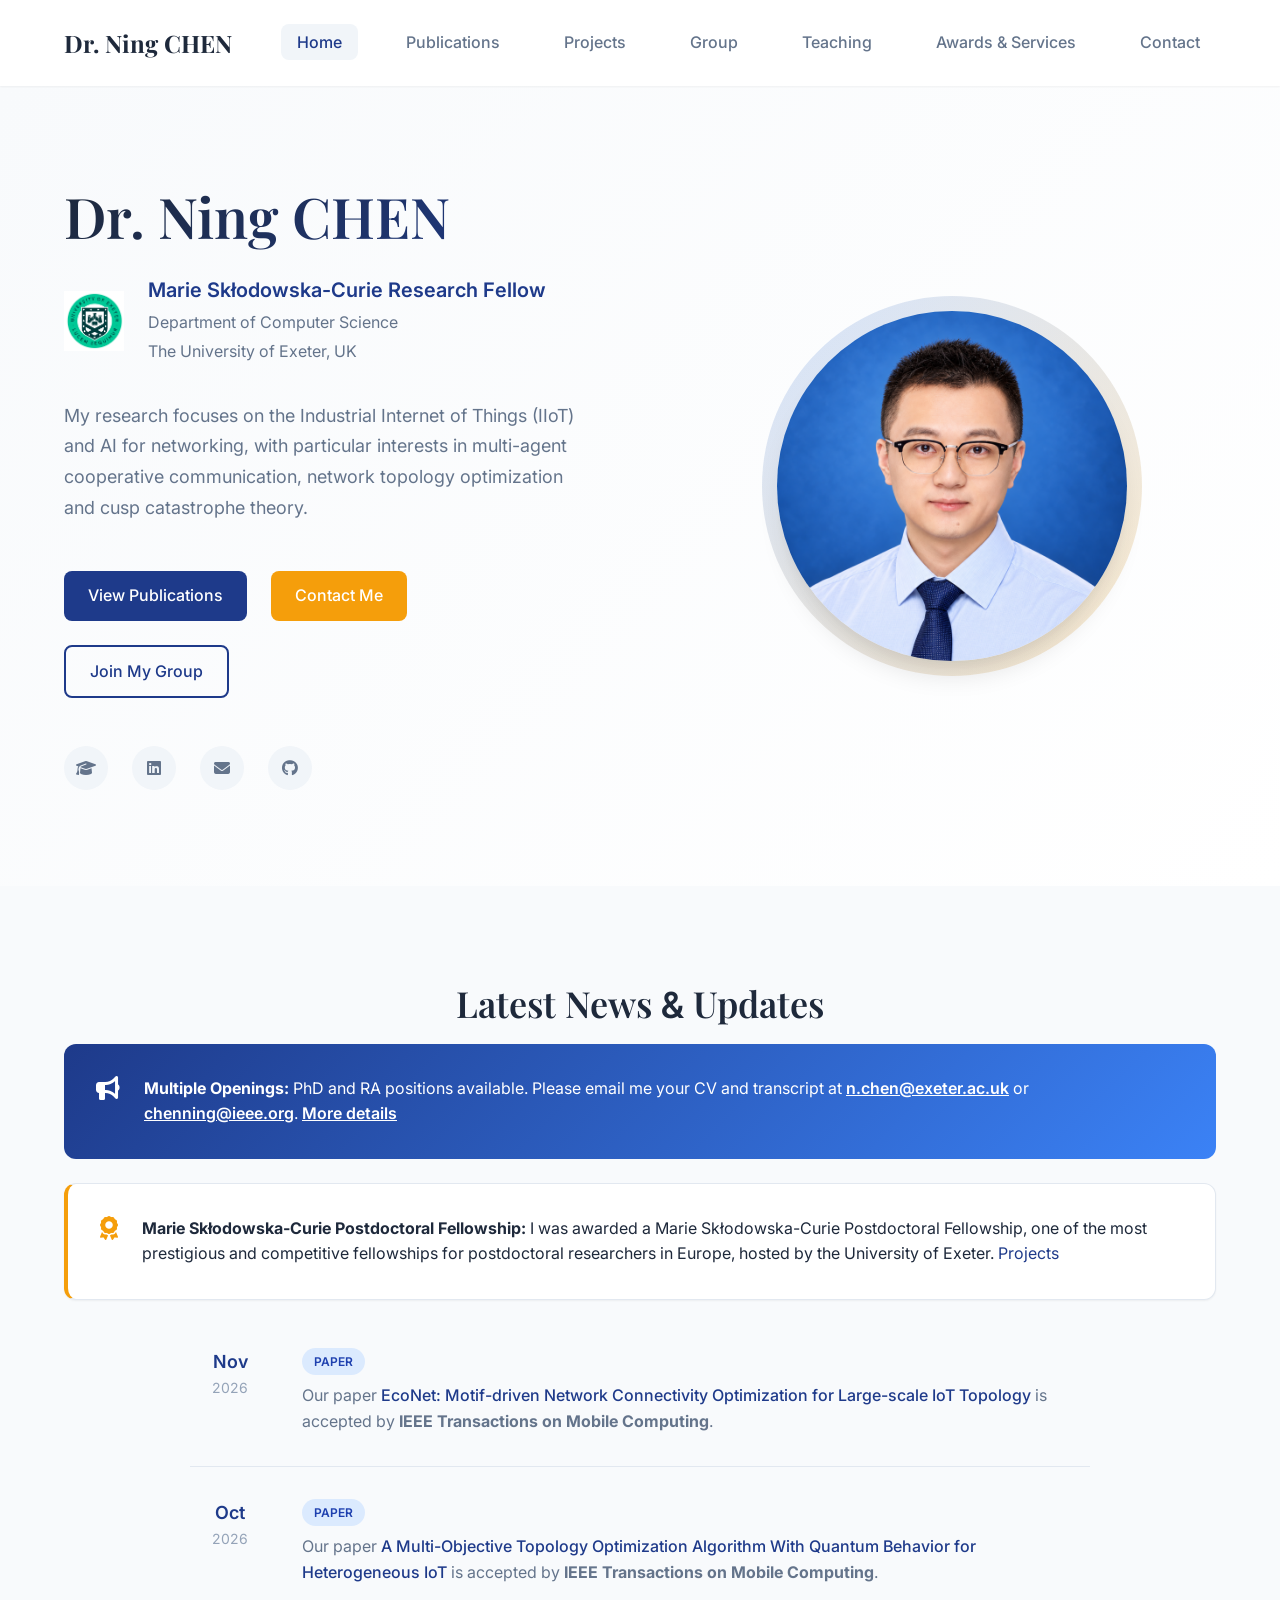
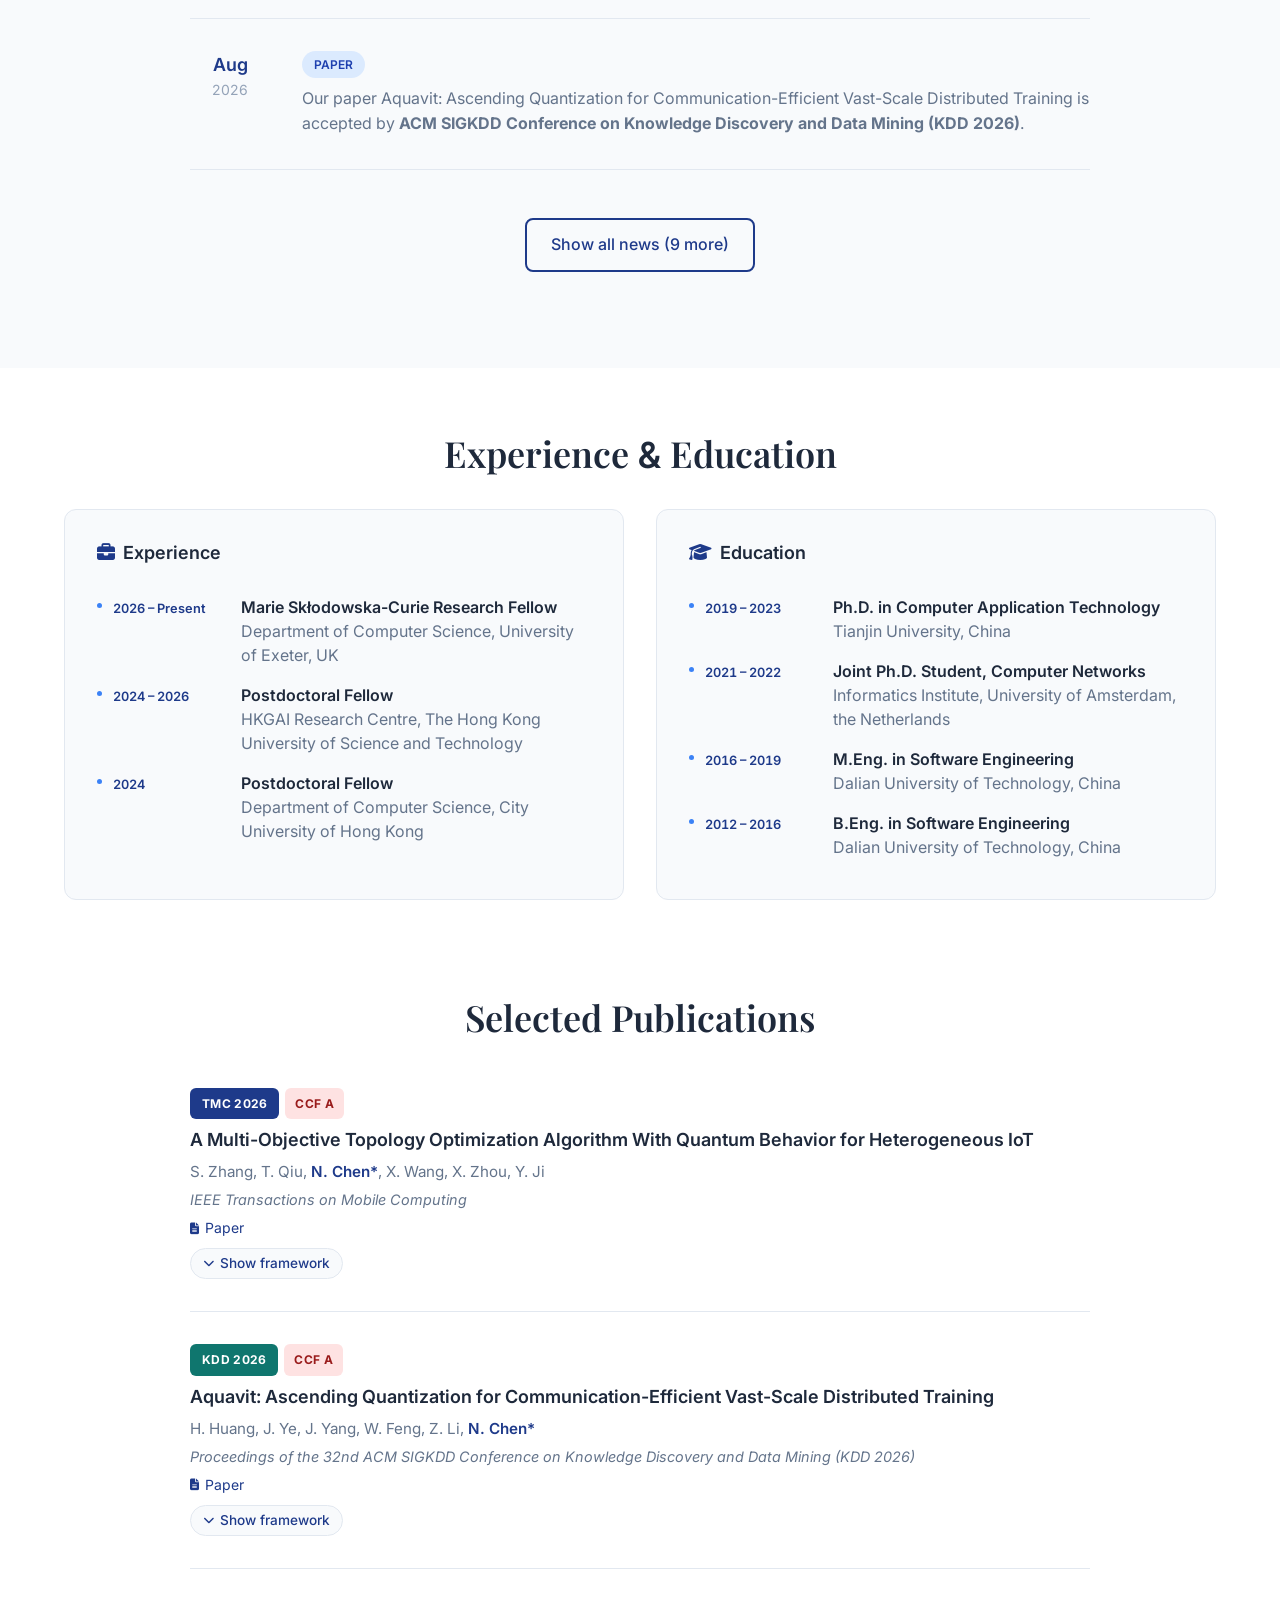
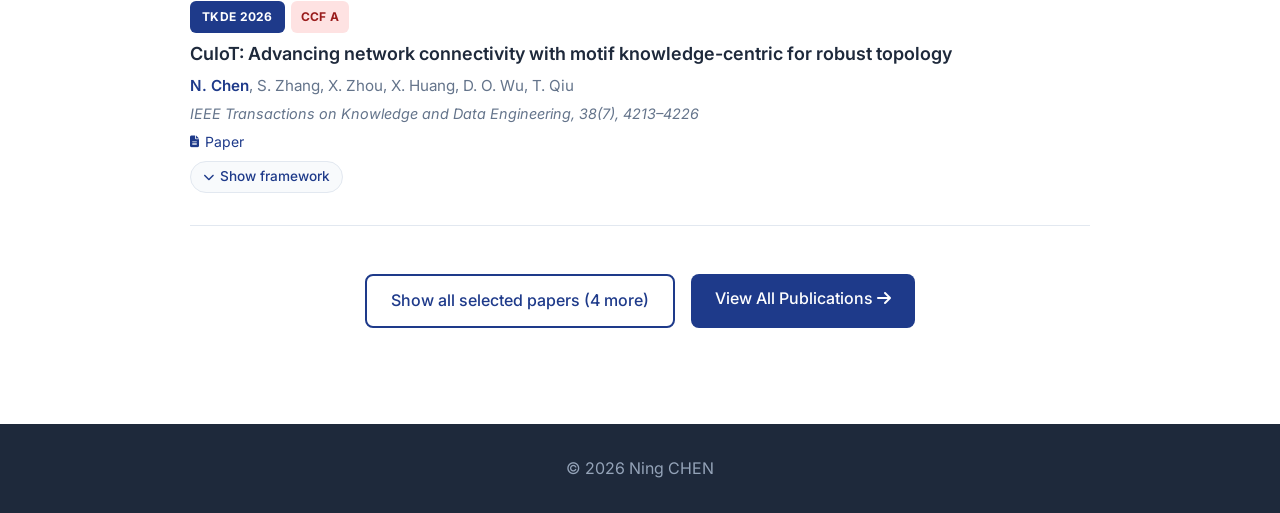
==== commit 66d6dd48: "News: EcoNet accepted by IEEE TMC (Nov 2026) Co-Authored-By: Claude Opus 5.5 <noreply@anthropic.com>" ====
--- a/index.html
+++ b/index.html
@@ -148,6 +148,17 @@
 
                 <div class="news-item" data-aos="fade-up">
                     <div class="news-date">
+                        <span class="month">Nov</span>
+                        <span class="year">2026</span>
+                    </div>
+                    <div class="news-content">
+                        <span class="news-badge papers">Paper</span>
+                        <p>Our paper <a href="https://doi.org/10.1109/TMC.2026.3751101" target="_blank" rel="noopener">EcoNet: Motif-driven Network Connectivity Optimization for Large-scale IoT Topology</a> is accepted by <strong>IEEE Transactions on Mobile Computing</strong>.</p>
+                    </div>
+                </div>
+
+                <div class="news-item" data-aos="fade-up">
+                    <div class="news-date">
                         <span class="month">Oct</span>
                         <span class="year">2026</span>
                     </div>
@@ -168,7 +179,7 @@
                     </div>
                 </div>
 
-                <div class="news-item" data-aos="fade-up">
+                <div class="news-item news-extra" data-aos="fade-up">
                     <div class="news-date">
                         <span class="month">Aug</span>
                         <span class="year">2026</span>
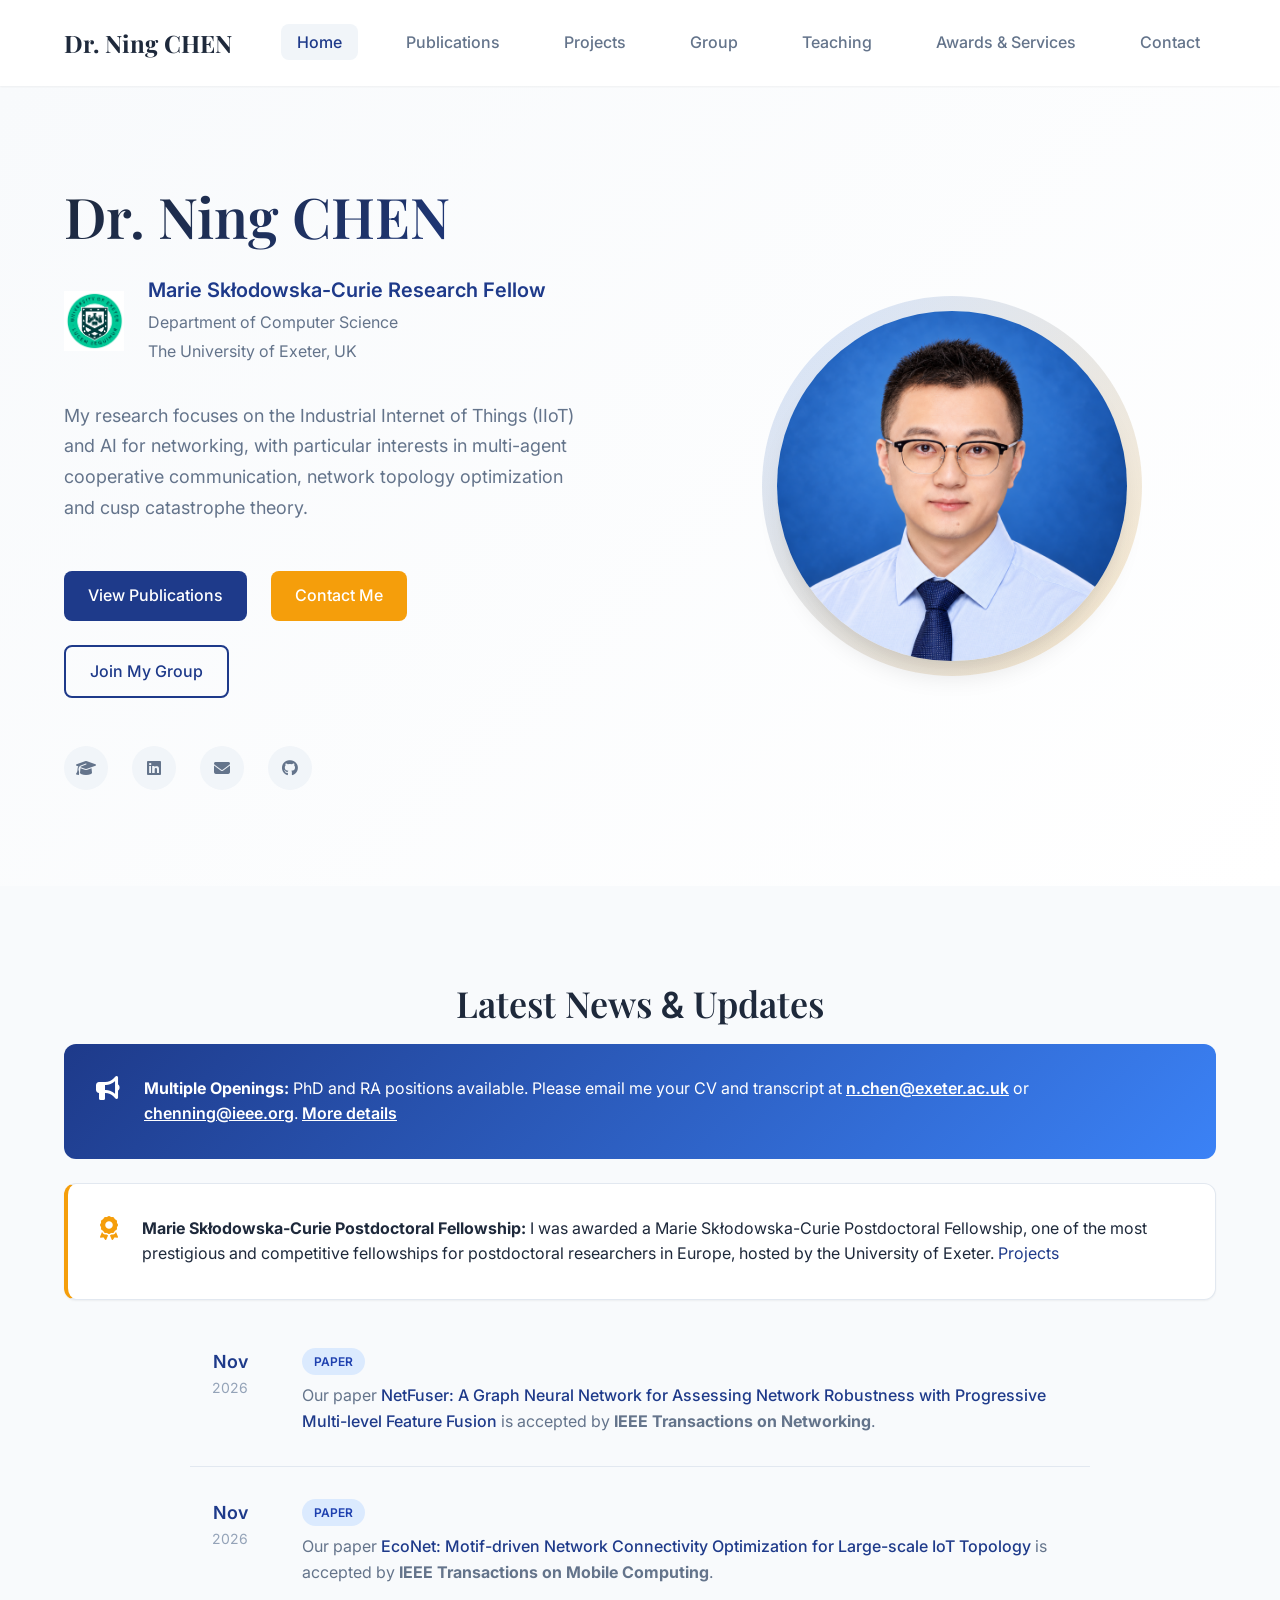
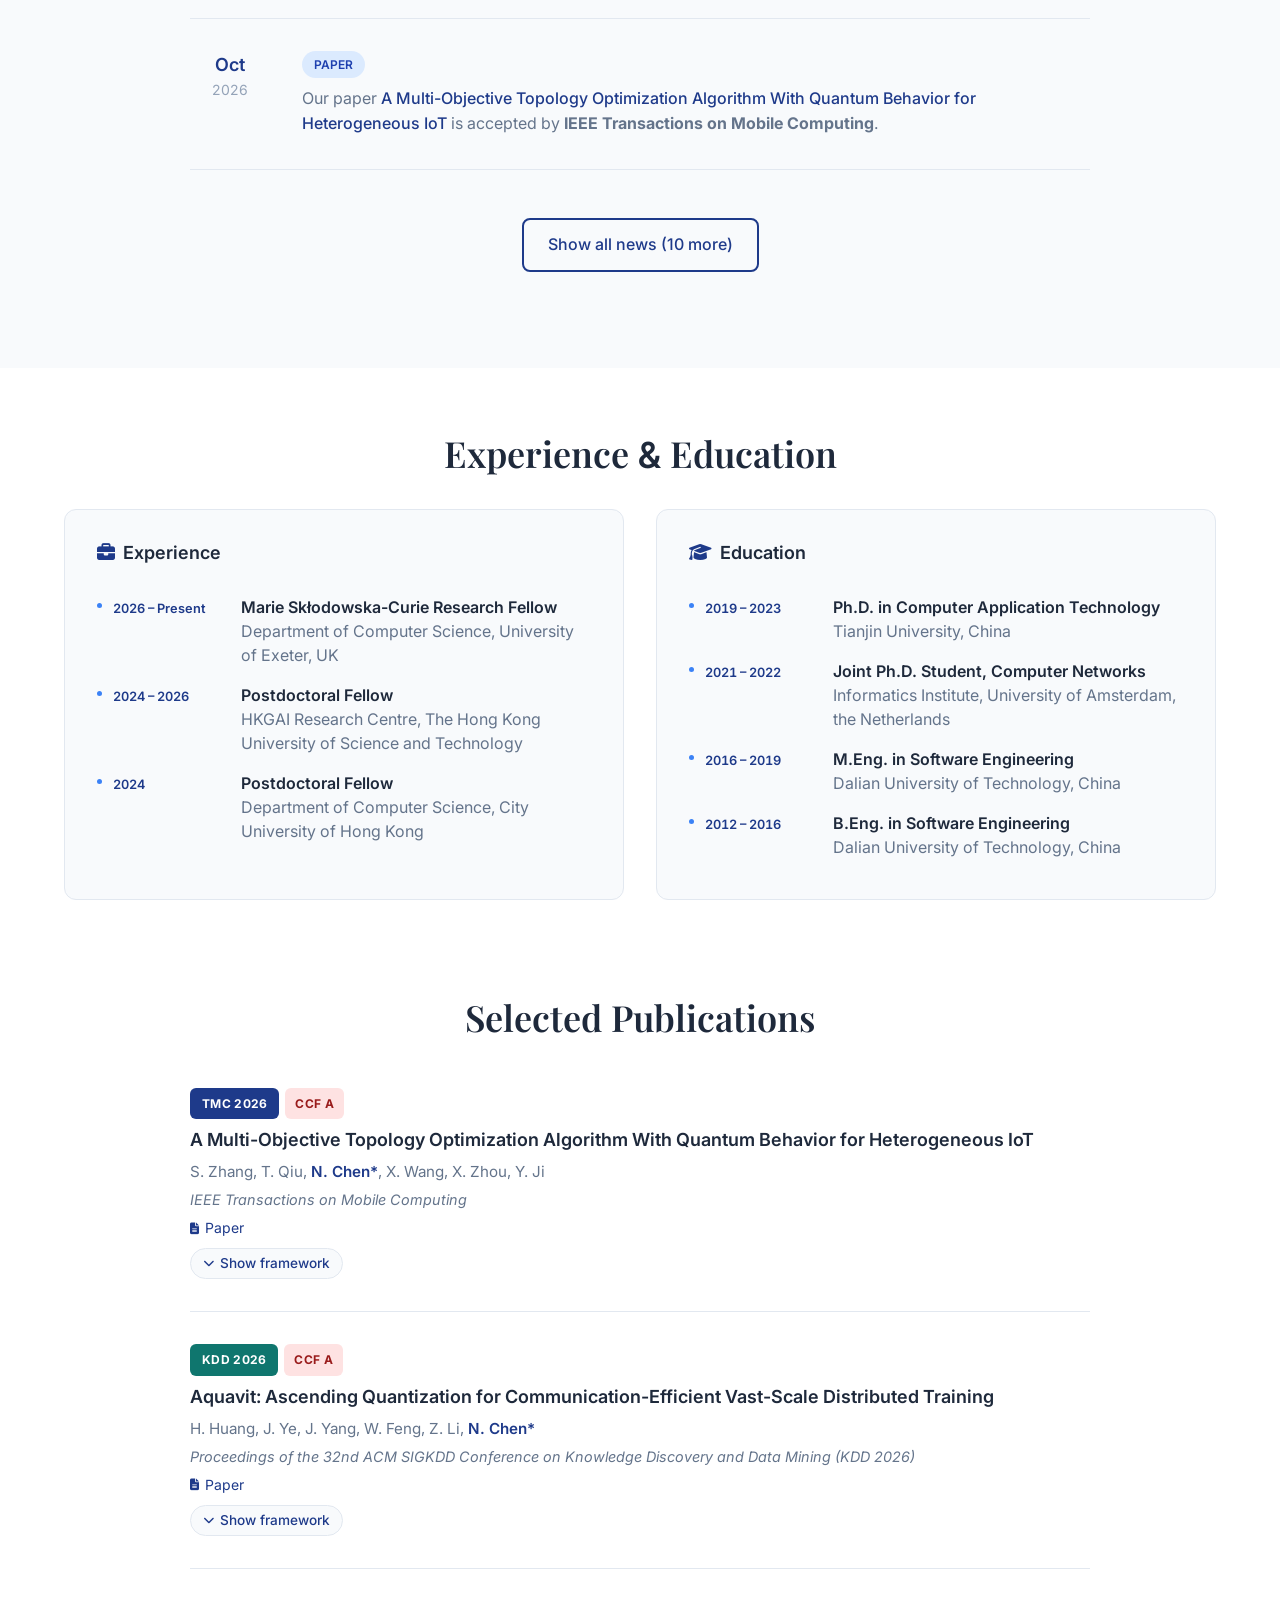
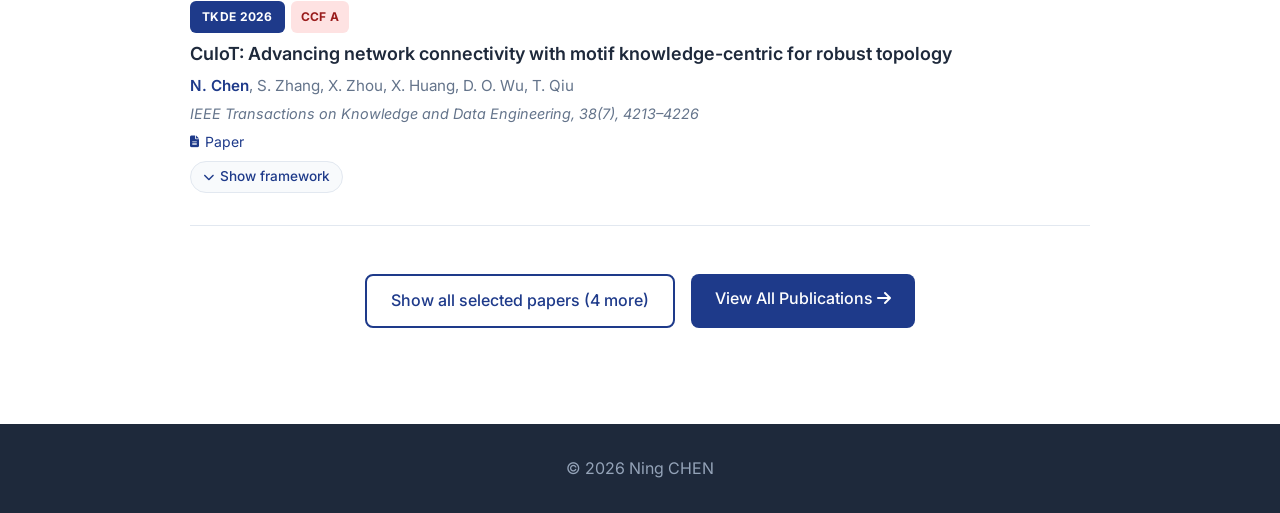
==== commit 2df4ee53: "News: NetFuser accepted by IEEE ToN (Nov 2026)" ====
--- a/index.html
+++ b/index.html
@@ -153,6 +153,17 @@
                     </div>
                     <div class="news-content">
                         <span class="news-badge papers">Paper</span>
+                        <p>Our paper <a href="https://doi.org/10.1109/TON.2026.3752506" target="_blank" rel="noopener">NetFuser: A Graph Neural Network for Assessing Network Robustness with Progressive Multi-level Feature Fusion</a> is accepted by <strong>IEEE Transactions on Networking</strong>.</p>
+                    </div>
+                </div>
+
+                <div class="news-item" data-aos="fade-up">
+                    <div class="news-date">
+                        <span class="month">Nov</span>
+                        <span class="year">2026</span>
+                    </div>
+                    <div class="news-content">
+                        <span class="news-badge papers">Paper</span>
                         <p>Our paper <a href="https://doi.org/10.1109/TMC.2026.3751101" target="_blank" rel="noopener">EcoNet: Motif-driven Network Connectivity Optimization for Large-scale IoT Topology</a> is accepted by <strong>IEEE Transactions on Mobile Computing</strong>.</p>
                     </div>
                 </div>
@@ -168,7 +179,7 @@
                     </div>
                 </div>
 
-                <div class="news-item" data-aos="fade-up">
+                <div class="news-item news-extra" data-aos="fade-up">
                     <div class="news-date">
                         <span class="month">Aug</span>
                         <span class="year">2026</span>
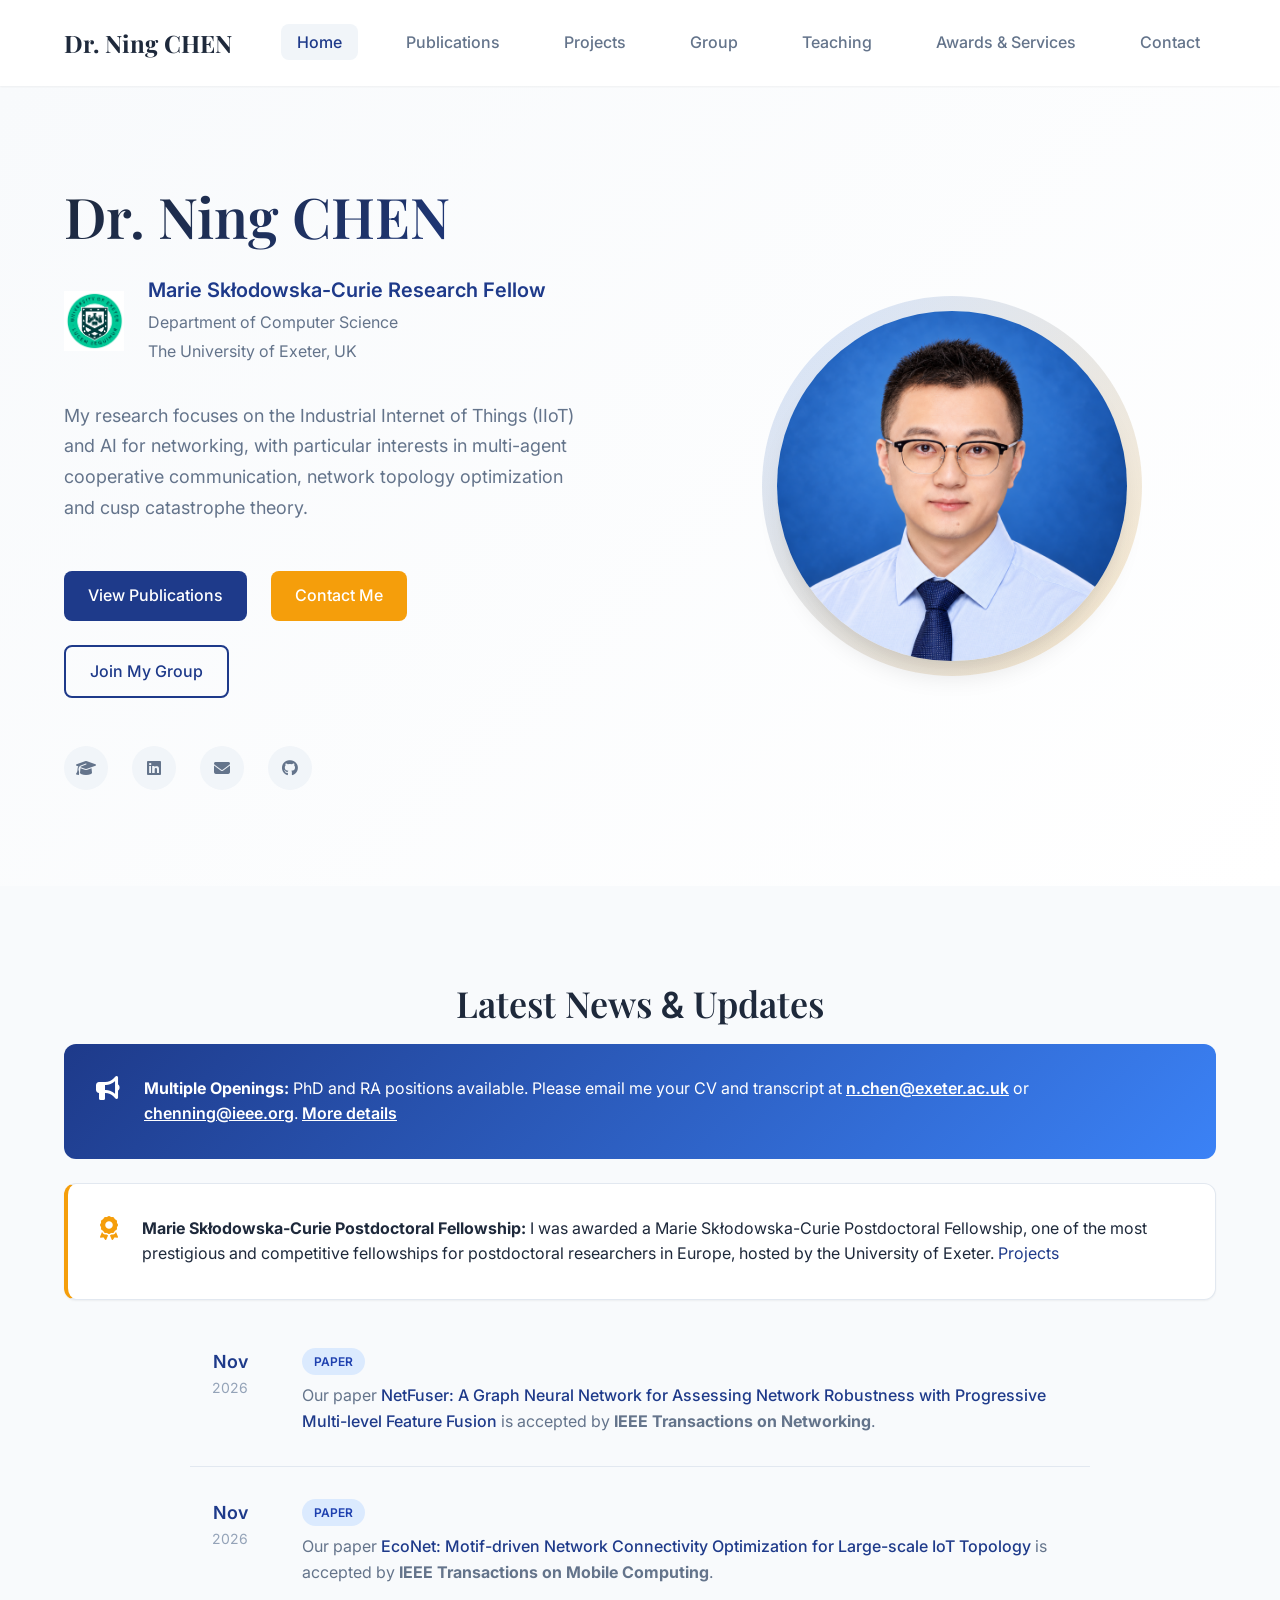
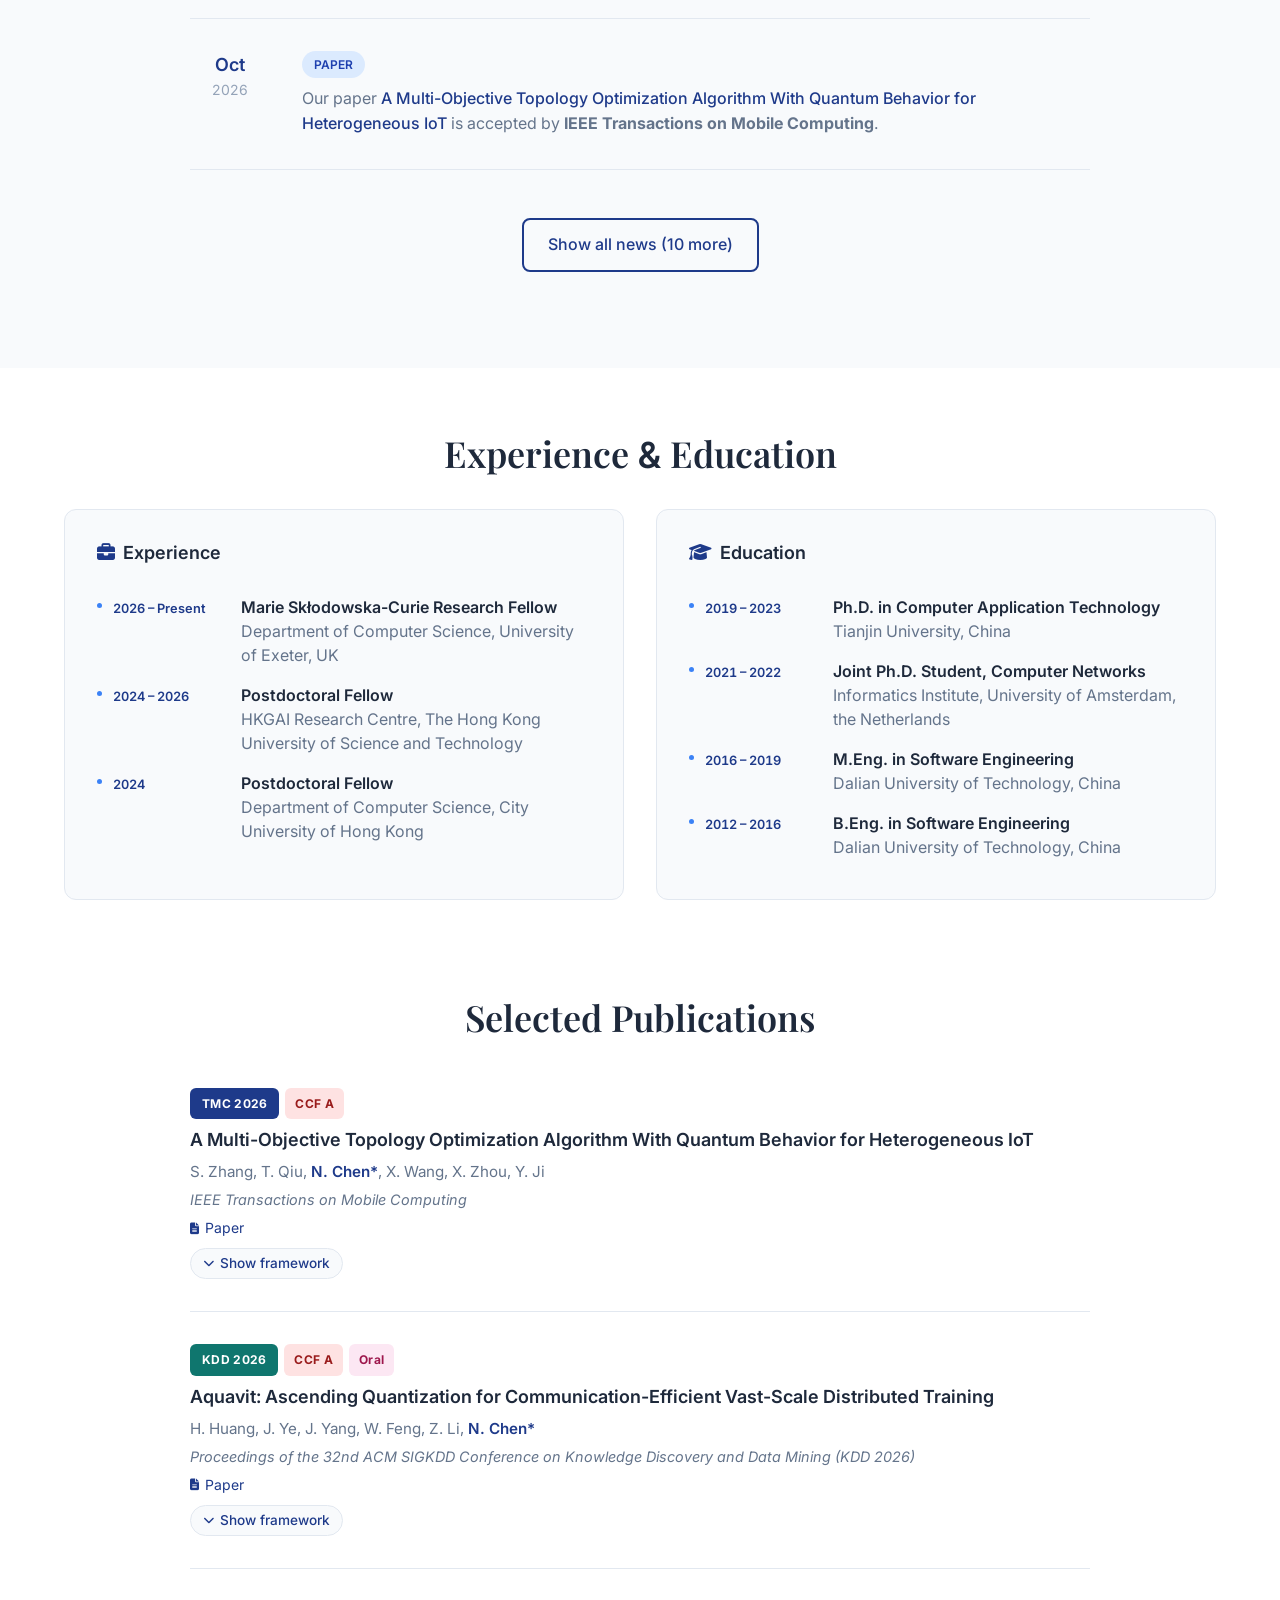
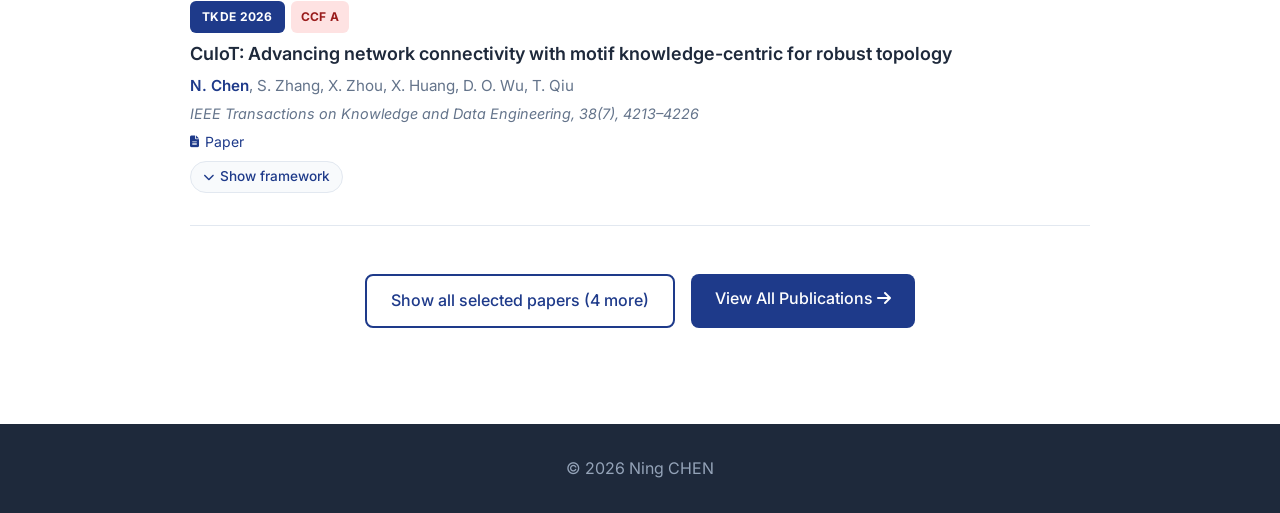
==== commit 329f23dc: "Mark KDD 2026 Aquavit paper as Oral (news + selected papers)" ====
--- a/index.html
+++ b/index.html
@@ -186,7 +186,7 @@
                     </div>
                     <div class="news-content">
                         <span class="news-badge papers">Paper</span>
-                        <p>Our paper Aquavit: Ascending Quantization for Communication-Efficient Vast-Scale Distributed Training is accepted by <strong>ACM SIGKDD Conference on Knowledge Discovery and Data Mining (KDD 2026)</strong>.</p>
+                        <p>Our paper Aquavit: Ascending Quantization for Communication-Efficient Vast-Scale Distributed Training is accepted by <strong>ACM SIGKDD Conference on Knowledge Discovery and Data Mining (KDD 2026)</strong> as an <strong>Oral Presentation</strong>.</p>
                     </div>
                 </div>
 
@@ -356,7 +356,7 @@
                 </div>
 
                 <div class="pub-item-simple">
-                    <div class="pub-venue-inline"><span class="venue-badge conf">KDD 2026</span> <span class="rank-badge ccf-a">CCF A</span></div>
+                    <div class="pub-venue-inline"><span class="venue-badge conf">KDD 2026</span> <span class="rank-badge ccf-a">CCF A</span> <span class="esi-badge">Oral</span></div>
                     <div class="pub-title-simple">Aquavit: Ascending Quantization for Communication-Efficient Vast-Scale Distributed Training</div>
                     <div class="pub-authors-simple">H. Huang, J. Ye, J. Yang, W. Feng, Z. Li, <strong>N. Chen*</strong></div>
                     <div class="pub-venue-simple">Proceedings of the 32nd ACM SIGKDD Conference on Knowledge Discovery and Data Mining (KDD 2026)</div>
